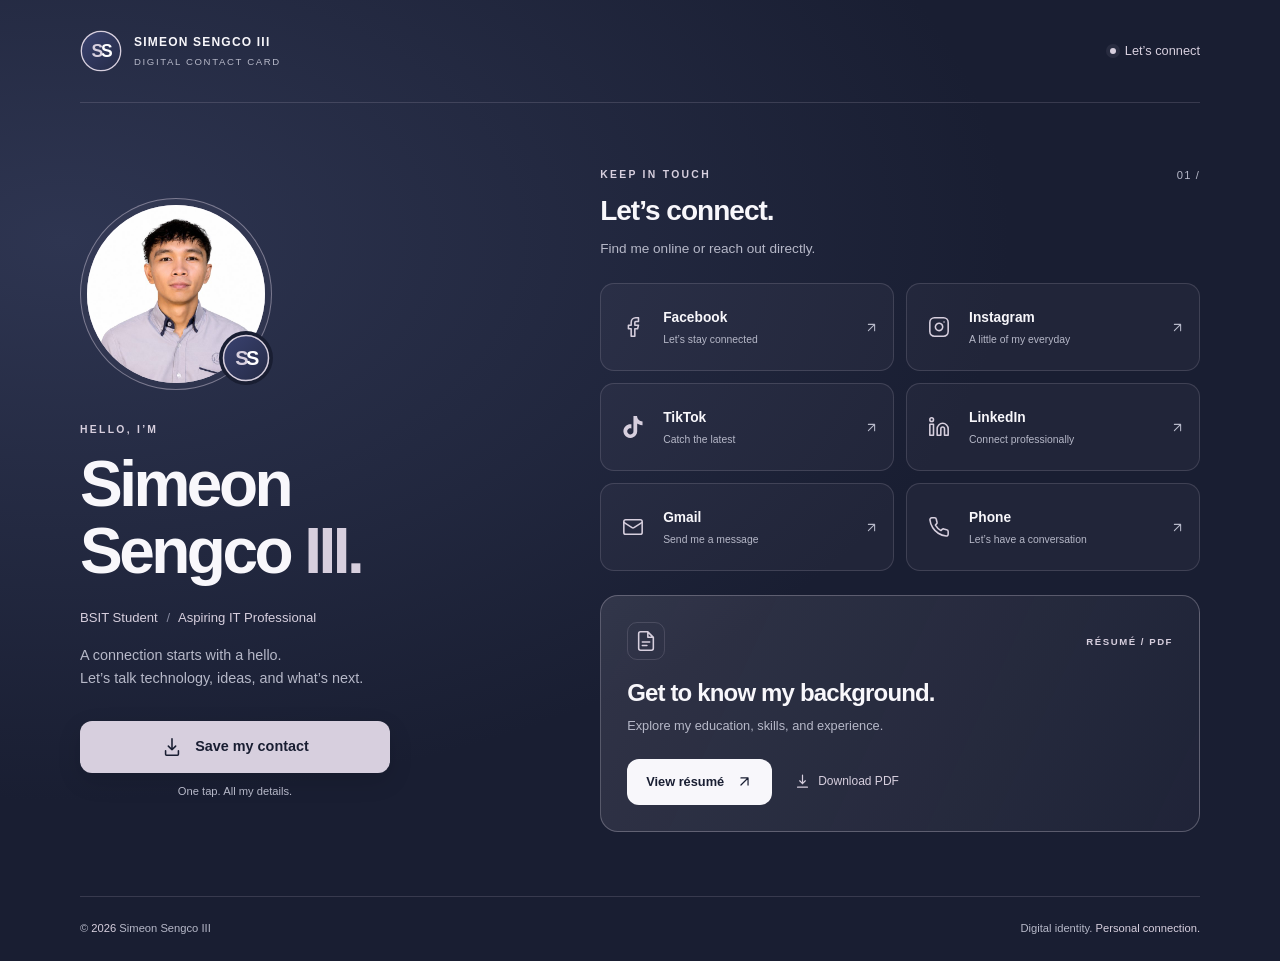
==== index.html @ 67d993cc "Add files via upload" ====
<!DOCTYPE html>
<html lang="en">
  <head>
    <meta charset="utf-8">
    <meta name="viewport" content="width=device-width, initial-scale=1, viewport-fit=cover">
    <title>Simeon Sengco III | Digital Contact Card</title>
    <meta name="description" content="Meet Simeon Sengco III, BSIT student and aspiring IT professional. Save my contact, connect with me, or explore my résumé.">
    <meta name="theme-color" content="#191e32">
    <meta property="og:title" content="Simeon Sengco III | Digital Contact Card">
    <meta property="og:description" content="Save my contact, connect with me, and explore my résumé.">
    <meta property="og:type" content="profile">
    <link rel="icon" href="assets/ss-logo.svg" type="image/svg+xml">
    <link rel="stylesheet" href="style.css">
    <script src="script.js" defer></script>
  </head>
  <body>
    <a class="skip-link" href="#main-content">Skip to content</a>

    <header class="site-header page-width">
      <a class="brand" href="./" aria-label="Simeon Sengco III home">
        <img src="assets/ss-logo.svg" width="42" height="42" alt="">
        <span>SIMEON SENGCO III<span class="brand-caption">DIGITAL CONTACT CARD</span></span>
      </a>
      <span class="header-note"><span class="status-dot" aria-hidden="true"></span>Let’s connect</span>
    </header>

    <main id="main-content" class="page-width card-layout">
      <!-- Profile and primary contact action. -->
      <section class="profile" aria-labelledby="name">
        <div class="portrait-frame">
          <img class="portrait" src="assets/profile.jpg" width="320" height="320" alt="Portrait of Simeon Sengco III in a gray collared uniform shirt" fetchpriority="high">
          <span class="portrait-badge"><img src="assets/ss-logo.svg" width="48" height="48" alt="SS monogram"></span>
        </div>
        <p class="eyebrow">HELLO, I’M</p>
        <h1 id="name">Simeon<br>Sengco <span>III.</span></h1>
        <p class="role">BSIT Student <span aria-hidden="true">/</span> Aspiring IT Professional</p>
        <p class="intro">A connection starts with a hello.<br>Let’s talk technology, ideas, and what’s next.</p>
        <a class="button button-primary" id="save-contact" href="contact.vcf" download="Simeon-Sengco-III.vcf">
          <svg viewBox="0 0 24 24" aria-hidden="true"><path d="M12 3v12m0 0-4-4m4 4 4-4M5 16v4a1 1 0 0 0 1 1h12a1 1 0 0 0 1-1v-4"/></svg>
          Save my contact
        </a>
        <p class="contact-hint">One tap. All my details.</p>
      </section>

      <div class="details">
        <!-- Social profiles and direct contact links work without JavaScript. -->
        <section class="connect-section" aria-labelledby="connect-heading">
          <div class="section-heading">
            <div>
              <p class="eyebrow">KEEP IN TOUCH</p>
              <h2 id="connect-heading">Let’s connect.</h2>
            </div>
            <span class="section-number" aria-hidden="true">01 /</span>
          </div>
          <p class="section-description">Find me online or reach out directly.</p>
          <ul class="contact-links">
            <li>
              <a class="contact-link" href="https://www.facebook.com/share/1BsY6Di8kx/?mibextid=wwXIfr" data-social="Facebook" target="_blank" rel="noopener noreferrer">
                <span class="link-icon"><svg viewBox="0 0 24 24" aria-hidden="true"><path d="M18 2h-3a5 5 0 0 0-5 5v3H7v4h3v8h4v-8h3l1-4h-4V7a1 1 0 0 1 1-1h3z"/></svg></span>
                <span class="link-text">
                  <strong>Facebook</strong>
                  <span>Let’s stay connected</span>
                </span>
                <svg class="link-arrow" viewBox="0 0 24 24" aria-hidden="true"><path d="m7 17 10-10M7 7h10v10"/></svg>
              </a>
            </li>
            <li>
              <a class="contact-link" href="https://www.instagram.com/_iamheard?rpxt=dWFkNTNvY3B2eTZp&amp;utm_source=qr" data-social="Instagram" target="_blank" rel="noopener noreferrer">
                <span class="link-icon"><svg viewBox="0 0 24 24" aria-hidden="true"><rect width="20" height="20" x="2" y="2" rx="5"/><path d="M16 11.4A4 4 0 1 1 12.6 8 4 4 0 0 1 16 11.4zM17.5 6.5h.01"/></svg></span>
                <span class="link-text">
                  <strong>Instagram</strong>
                  <span>A little of my everyday</span>
                </span>
                <svg class="link-arrow" viewBox="0 0 24 24" aria-hidden="true"><path d="m7 17 10-10M7 7h10v10"/></svg>
              </a>
            </li>
            <li>
              <a class="contact-link" href="https://www.tiktok.com/@iamheard_06?_r=1&amp;_t=ZS-9AR90Ltiokv" data-social="TikTok" target="_blank" rel="noopener noreferrer">
                <span class="link-icon"><svg class="fill" viewBox="0 0 24 24" aria-hidden="true"><path d="M12.5.02c1.31-.02 2.61-.01 3.91-.02.08 1.53.63 3.09 1.75 4.17 1.12 1.11 2.7 1.62 4.24 1.79v4.03c-1.44-.05-2.89-.35-4.2-.97-.57-.26-1.1-.59-1.62-.93-.01 2.92.01 5.84-.02 8.75-.08 1.4-.54 2.79-1.35 3.94-1.31 1.92-3.58 3.17-5.91 3.21-1.43.08-2.86-.31-4.08-1.03-2.02-1.19-3.44-3.37-3.65-5.71-.02-.5-.03-1-.01-1.49.18-1.9 1.12-3.72 2.58-4.96 1.66-1.44 3.98-2.13 6.15-1.72.02 1.48-.04 2.96-.04 4.44-.99-.32-2.15-.23-3.02.37-.63.41-1.11 1.04-1.36 1.75-.21.51-.15 1.07-.14 1.61.24 1.64 1.82 3.02 3.5 2.87 1.12-.01 2.19-.66 2.77-1.61.19-.33.4-.67.41-1.06.1-1.79.06-3.57.07-5.36.01-4.03-.01-8.05.02-12.07z"/></svg></span>
                <span class="link-text">
                  <strong>TikTok</strong>
                  <span>Catch the latest</span>
                </span>
                <svg class="link-arrow" viewBox="0 0 24 24" aria-hidden="true"><path d="m7 17 10-10M7 7h10v10"/></svg>
              </a>
            </li>
            <li>
              <a class="contact-link" href="https://www.linkedin.com/in/simeon-sengco-084750423?utm_source=share_via&amp;utm_content=profile&amp;utm_medium=member_ios" data-social="LinkedIn" target="_blank" rel="noopener noreferrer">
                <span class="link-icon"><svg viewBox="0 0 24 24" aria-hidden="true"><path d="M16 8a6 6 0 0 1 6 6v7h-4v-7a2 2 0 0 0-4 0v7h-4v-7a6 6 0 0 1 6-6zM2 9h4v12H2z"/><circle cx="4" cy="4" r="2"/></svg></span>
                <span class="link-text">
                  <strong>LinkedIn</strong>
                  <span>Connect professionally</span>
                </span>
                <svg class="link-arrow" viewBox="0 0 24 24" aria-hidden="true"><path d="m7 17 10-10M7 7h10v10"/></svg>
              </a>
            </li>
            <li>
              <a class="contact-link" href="mailto:sengcosimeon1106@gmail.com">
                <span class="link-icon"><svg viewBox="0 0 24 24" aria-hidden="true"><rect width="20" height="16" x="2" y="4" rx="2"/><path d="m22 7-8.97 5.7a1.94 1.94 0 0 1-2.06 0L2 7"/></svg></span>
                <span class="link-text">
                  <strong>Gmail</strong>
                  <span>Send me a message</span>
                </span>
                <svg class="link-arrow" viewBox="0 0 24 24" aria-hidden="true"><path d="m7 17 10-10M7 7h10v10"/></svg>
              </a>
            </li>
            <li>
              <a class="contact-link" href="tel:+639205600975">
                <span class="link-icon"><svg viewBox="0 0 24 24" aria-hidden="true"><path d="M22 16.9v3a2 2 0 0 1-2.2 2 19.8 19.8 0 0 1-8.6-3.1 19.5 19.5 0 0 1-6-6A19.8 19.8 0 0 1 2.1 4.2 2 2 0 0 1 4.1 2h3a2 2 0 0 1 2 1.7c.1 1 .4 1.9.7 2.8a2 2 0 0 1-.5 2.1L8.1 9.9a16 16 0 0 0 6 6l1.3-1.3a2 2 0 0 1 2.1-.4c.9.3 1.8.6 2.8.7a2 2 0 0 1 1.7 2z"/></svg></span>
                <span class="link-text">
                  <strong>Phone</strong>
                  <span>Let’s have a conversation</span>
                </span>
                <svg class="link-arrow" viewBox="0 0 24 24" aria-hidden="true"><path d="m7 17 10-10M7 7h10v10"/></svg>
              </a>
            </li>
          </ul>
        </section>

        <!-- Local résumé: preview in a new tab or download a copy. -->
        <section class="resume-card" aria-labelledby="resume-heading">
          <div class="resume-topline">
            <span class="document-icon"><svg viewBox="0 0 24 24" aria-hidden="true"><path d="M14 2H6a2 2 0 0 0-2 2v16a2 2 0 0 0 2 2h12a2 2 0 0 0 2-2V8zM14 2v6h6M8 13h8M8 17h5"/></svg></span>
            <span class="file-type">RÉSUMÉ / PDF</span>
          </div>
          <h2 id="resume-heading">Get to know my background.</h2>
          <p>Explore my education, skills, and experience.</p>
          <div class="resume-actions">
            <a class="button button-resume" href="assets/SIMEON%20SENGCO%20III%20-%20RESUME.pdf" target="_blank" rel="noopener noreferrer" aria-label="View my résumé (PDF, opens in a new tab)">
              View résumé
              <svg viewBox="0 0 24 24" aria-hidden="true"><path d="m7 17 10-10M7 7h10v10"/></svg>
            </a>
            <a class="download-link" href="assets/SIMEON%20SENGCO%20III%20-%20RESUME.pdf" download="Simeon-Sengco-III-Resume.pdf">
              <svg viewBox="0 0 24 24" aria-hidden="true"><path d="M12 3v12m0 0-4-4m4 4 4-4M5 20h14"/></svg>
              Download PDF
            </a>
          </div>
        </section>
      </div>
    </main>

    <footer class="site-footer page-width">
      <p>© <span id="year">2026</span> Simeon Sengco III</p>
      <p>Digital identity. <span>Personal connection.</span></p>
    </footer>
    <p id="contact-status" class="sr-only" role="status"></p>
  </body>
</html>
---- style.css ----
/* 1. Design tokens and base styles */
:root {
  color-scheme: dark;
  --background: #191e32;
  --surface: #232a41;
  --text: #f8f7fb;
  --muted: #b6b8c8;
  --accent: #d7cfde;
  --border: rgba(215, 207, 222, 0.16);
  --radius: 18px;
  --page-width: 1120px;
}

* {
  box-sizing: border-box;
}

html {
  -webkit-text-size-adjust: 100%;
}

body {
  margin: 0;
  min-width: 280px;
  min-height: 100vh;
  min-height: 100svh;
  display: flex;
  flex-direction: column;
  padding: env(safe-area-inset-top) env(safe-area-inset-right)
    env(safe-area-inset-bottom) env(safe-area-inset-left);
  background: radial-gradient(ellipse at 5% 25%, #2e3551 0, transparent 55%),
    var(--background);
  color: var(--text);
  font-family: "Avenir Next", Avenir, "Segoe UI", sans-serif;
  line-height: 1.6;
  -webkit-font-smoothing: antialiased;
}

h1, h2, p {
  margin: 0;
}

a {
  color: inherit;
  text-decoration: none;
  -webkit-tap-highlight-color: transparent;
}

img {
  display: block;
  max-width: 100%;
}

svg {
  width: 22px;
  height: 22px;
  flex-shrink: 0;
  fill: none;
  stroke: currentColor;
  stroke-width: 1.7;
  stroke-linecap: round;
  stroke-linejoin: round;
}

svg.fill {
  fill: currentColor;
  stroke: none;
}

.page-width {
  width: min(var(--page-width), calc(100% - 64px));
  margin-inline: auto;
}

/* 2. Header and page layout */
.site-header {
  display: flex;
  align-items: center;
  justify-content: space-between;
  gap: 20px;
  padding-block: 30px;
  border-bottom: 1px solid var(--border);
}

.brand {
  display: inline-flex;
  align-items: center;
  gap: 12px;
  font-size: 0.75rem;
  font-weight: 700;
  letter-spacing: 0.1em;
}

.brand img {
  flex-shrink: 0;
}

.brand-caption {
  display: block;
  margin-top: 2px;
  color: var(--muted);
  font-size: 0.6rem;
  font-weight: 500;
  letter-spacing: 0.17em;
}

.header-note {
  display: inline-flex;
  align-items: center;
  gap: 9px;
  color: var(--accent);
  font-size: 0.8rem;
}

.status-dot {
  width: 6px;
  height: 6px;
  border-radius: 50%;
  background: var(--accent);
  box-shadow: 0 0 0 4px rgba(215, 207, 222, 0.08);
}

.card-layout {
  display: grid;
  grid-template-columns: minmax(0, 0.85fr) minmax(0, 1.15fr);
  align-items: center;
  gap: clamp(40px, 6vw, 88px);
  flex: 1;
  padding-block: 64px;
}

/* 3. Profile */
.profile {
  min-width: 0;
}

.portrait-frame {
  position: relative;
  width: clamp(150px, 17vw, 192px);
  aspect-ratio: 1;
  margin-bottom: 32px;
  padding: 6px;
  border: 1px solid rgba(215, 207, 222, 0.45);
  border-radius: 50%;
  background: rgba(215, 207, 222, 0.04);
}

.portrait {
  width: 100%;
  height: 100%;
  border-radius: 50%;
  object-fit: cover;
  object-position: 50% 20%;
  background: var(--accent);
}

.portrait-badge {
  position: absolute;
  right: -2px;
  bottom: 4px;
  padding: 3px;
  background: var(--background);
  border-radius: 50%;
}

.eyebrow {
  color: var(--accent);
  font-size: 0.65rem;
  font-weight: 700;
  letter-spacing: 0.22em;
}

h1 {
  margin-top: 12px;
  font-size: clamp(2.75rem, 5vw, 4.25rem);
  line-height: 1.05;
  font-weight: 600;
  letter-spacing: -0.055em;
}

h1 span {
  color: var(--accent);
}

.role {
  margin-top: 22px;
  color: var(--accent);
  font-size: 0.82rem;
  font-weight: 500;
}

.role span {
  margin-inline: 5px;
  color: #85899f;
}

.intro {
  margin-top: 16px;
  color: var(--muted);
  font-size: 0.9rem;
}

.button {
  display: inline-flex;
  align-items: center;
  justify-content: center;
  gap: 12px;
  min-height: 52px;
  padding: 13px 22px;
  border: 1px solid transparent;
  border-radius: 12px;
  font-size: 0.9rem;
  font-weight: 650;
  text-align: center;
  transition: background 180ms ease, transform 180ms ease;
}

.button-primary {
  width: 100%;
  max-width: 310px;
  margin-top: 30px;
  background: var(--accent);
  color: var(--background);
  box-shadow: 0 8px 24px rgba(0, 0, 0, 0.12);
}

.contact-hint {
  max-width: 310px;
  margin-top: 10px;
  color: var(--muted);
  font-size: 0.7rem;
  text-align: center;
}

/* 4. Social and direct contact cards */
.details {
  min-width: 0;
}

.section-heading {
  display: flex;
  align-items: center;
  justify-content: space-between;
  gap: 16px;
}

h2 {
  font-size: 1.75rem;
  line-height: 1.25;
  font-weight: 550;
  letter-spacing: -0.035em;
}

.section-heading h2 {
  margin-top: 9px;
}

.section-number {
  align-self: flex-start;
  color: var(--muted);
  font-size: 0.7rem;
  letter-spacing: 0.1em;
}

.section-description {
  margin-top: 10px;
  color: var(--muted);
  font-size: 0.85rem;
}

.contact-links {
  display: grid;
  grid-template-columns: repeat(2, minmax(0, 1fr));
  gap: 12px;
  margin: 24px 0 0;
  padding: 0;
  list-style: none;
}

.contact-link {
  display: flex;
  align-items: center;
  gap: 12px;
  height: 100%;
  min-height: 88px;
  padding: 17px 14px;
  border: 1px solid var(--border);
  border-radius: 14px;
  background: rgba(215, 207, 222, 0.045);
  transition: background 180ms ease, border-color 180ms ease, transform 180ms ease;
}

.link-icon {
  display: grid;
  place-items: center;
  flex-shrink: 0;
  width: 36px;
  height: 40px;
  color: var(--accent);
}

.link-text {
  display: flex;
  flex-direction: column;
  min-width: 0;
  overflow-wrap: anywhere;
}

.link-text strong {
  font-size: 0.86rem;
  font-weight: 600;
}

.link-text > span {
  margin-top: 3px;
  color: var(--muted);
  font-size: 0.65rem;
  line-height: 1.5;
}

.link-arrow {
  width: 15px;
  height: 15px;
  margin-left: auto;
  color: var(--muted);
}

/* 5. Résumé */
.resume-card {
  margin-top: 24px;
  padding: 26px;
  border: 1px solid rgba(215, 207, 222, 0.3);
  border-radius: var(--radius);
  background: linear-gradient(115deg, rgba(215, 207, 222, 0.12), rgba(215, 207, 222, 0.035));
}

.resume-topline {
  display: flex;
  align-items: center;
  justify-content: space-between;
  gap: 16px;
  margin-bottom: 18px;
}

.document-icon {
  display: grid;
  place-items: center;
  width: 38px;
  height: 38px;
  border: 1px solid var(--border);
  border-radius: 10px;
  color: var(--accent);
}

.file-type {
  color: var(--accent);
  font-size: 0.6rem;
  font-weight: 600;
  letter-spacing: 0.16em;
}

.resume-card h2 {
  font-size: clamp(1.2rem, 2vw, 1.5rem);
}

.resume-card > p {
  margin-top: 8px;
  color: var(--muted);
  font-size: 0.8rem;
}

.resume-actions {
  display: flex;
  align-items: center;
  flex-wrap: wrap;
  gap: 12px 22px;
  margin-top: 22px;
}

.button-resume {
  min-height: 46px;
  padding: 10px 18px;
  background: var(--text);
  color: var(--background);
  font-size: 0.8rem;
}

.button-resume svg, .download-link svg {
  width: 17px;
  height: 17px;
}

.download-link {
  display: inline-flex;
  align-items: center;
  justify-content: center;
  gap: 7px;
  min-height: 44px;
  color: var(--accent);
  font-size: 0.75rem;
  text-underline-offset: 4px;
}

/* 6. Footer and accessibility */
.site-footer {
  display: flex;
  justify-content: space-between;
  flex-wrap: wrap;
  gap: 8px 24px;
  padding-block: 23px;
  border-top: 1px solid var(--border);
  color: var(--muted);
  font-size: 0.7rem;
}

.site-footer span {
  color: var(--accent);
}

a:focus-visible {
  outline: 3px solid var(--accent);
  outline-offset: 5px;
}

.skip-link {
  position: fixed;
  top: 12px;
  left: 12px;
  z-index: 10;
  padding: 12px 20px;
  transform: translateY(-160%);
  border-radius: 8px;
  background: var(--text);
  color: var(--background);
}

.skip-link:focus {
  transform: translateY(0);
}

.sr-only {
  position: absolute;
  width: 1px;
  height: 1px;
  overflow: hidden;
  clip-path: inset(50%);
  white-space: nowrap;
}

@media (hover: hover) {
  .contact-link:hover {
    transform: translateY(-3px);
    border-color: rgba(215, 207, 222, 0.5);
    background: rgba(215, 207, 222, 0.1);
  }

  .button:hover {
    transform: translateY(-2px);
    background: #ffffff;
  }

  .download-link:hover {
    text-decoration: underline;
  }
}

/* 7. Tablet and mobile layouts */
@media (max-width: 960px) {
  .card-layout {
    gap: 36px;
  }

  .contact-links {
    grid-template-columns: 1fr;
    gap: 10px;
  }

  .contact-link {
    min-height: 72px;
    padding-block: 12px;
  }
}

@media (max-width: 740px) {
  .page-width {
    width: min(560px, calc(100% - 40px));
  }

  .site-header {
    padding-block: 20px;
  }

  .card-layout {
    grid-template-columns: 1fr;
    gap: 44px;
    padding-block: 36px;
  }

  .profile {
    text-align: center;
  }

  .portrait-frame {
    width: 160px;
    margin-inline: auto;
    margin-bottom: 24px;
  }

  h1 {
    font-size: clamp(2.8rem, 9vw, 3.7rem);
  }

  .role {
    margin-top: 18px;
  }

  .contact-hint {
    margin-inline: auto;
  }

  .contact-links {
    grid-template-columns: repeat(2, minmax(0, 1fr));
  }

  .site-footer {
    justify-content: center;
    text-align: center;
  }
}

@media (max-width: 480px) {
  .header-note {
    display: none;
  }

  .contact-links {
    grid-template-columns: 1fr;
  }

  .contact-link {
    padding-inline: 16px;
  }

  .link-text strong {
    font-size: 0.95rem;
  }

  .link-text > span {
    font-size: 0.75rem;
  }

  .resume-card {
    padding: 22px;
  }

  .resume-actions {
    gap: 8px 16px;
  }

  .site-footer {
    flex-direction: column;
  }
}

@media (prefers-reduced-motion: reduce) {
  *, *::before, *::after {
    animation: none !important;
    transition: none !important;
  }
}
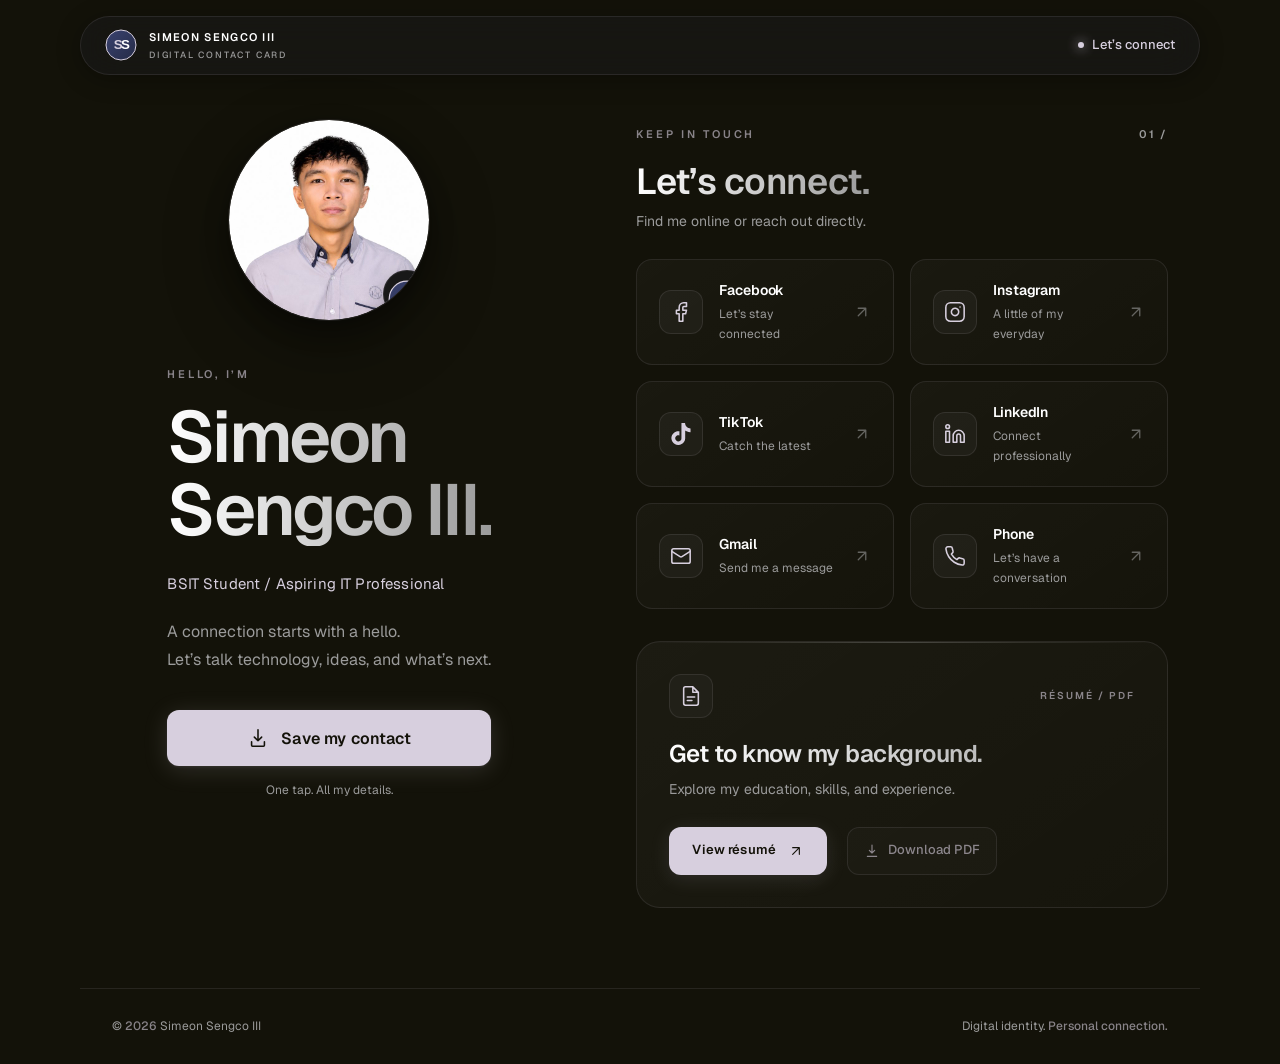
==== commit 317520cc: "Improve landing page design per SKILL.md system - Apply SKILL.md typography scale (Geist, heading/ti" ====
--- a/index.html
+++ b/index.html
@@ -6,6 +6,7 @@
     <title>Simeon Sengco III | Digital Contact Card</title>
     <meta name="description" content="Meet Simeon Sengco III, BSIT student and aspiring IT professional. Save my contact, connect with me, or explore my résumé.">
     <meta name="theme-color" content="#191e32">
+    <script src="https://tapmo-website.vercel.app/tracking/track-view.js" data-tapmo-client-id="161ce44b-9ed9-461e-baa7-42c445f8f4ad"></script>
     <meta property="og:title" content="Simeon Sengco III | Digital Contact Card">
     <meta property="og:description" content="Save my contact, connect with me, and explore my résumé.">
     <meta property="og:type" content="profile">
@@ -44,7 +45,7 @@
 
       <div class="details">
         <!-- Social profiles and direct contact links work without JavaScript. -->
-        <section class="connect-section" aria-labelledby="connect-heading">
+        <section class="connect-section reveal reveal-delay-1" aria-labelledby="connect-heading">
           <div class="section-heading">
             <div>
               <p class="eyebrow">KEEP IN TOUCH</p>
@@ -118,7 +119,7 @@
         </section>
 
         <!-- Local résumé: preview in a new tab or download a copy. -->
-        <section class="resume-card" aria-labelledby="resume-heading">
+        <section class="resume-card reveal reveal-delay-2" aria-labelledby="resume-heading">
           <div class="resume-topline">
             <span class="document-icon"><svg viewBox="0 0 24 24" aria-hidden="true"><path d="M14 2H6a2 2 0 0 0-2 2v16a2 2 0 0 0 2 2h12a2 2 0 0 0 2-2V8zM14 2v6h6M8 13h8M8 17h5"/></svg></span>
             <span class="file-type">RÉSUMÉ / PDF</span>
--- a/style.css
+++ b/style.css
@@ -1,22 +1,53 @@
-/* 1. Design tokens and base styles */
+/* SKILL.md Landing Page Design System — SS NFC Card */
+
+/* 1. Fonts and base tokens */
+@import url('https://fonts.googleapis.com/css2?family=Geist:wght@400;500;600;700&display=swap');
+
 :root {
   color-scheme: dark;
-  --background: #191e32;
-  --surface: #232a41;
-  --text: #f8f7fb;
-  --muted: #b6b8c8;
+  --background: #131209;
+  --surface: #181818;
+  --surface-elevated: #1f1f1f;
+  --text: #ffffff;
+  --text-dim: #9b9b9b;
   --accent: #d7cfde;
-  --border: rgba(215, 207, 222, 0.16);
-  --radius: 18px;
+  --accent-dim: rgba(215, 207, 222, 0.6);
+  --border: rgba(215, 207, 222, 0.1);
+  --border-strong: rgba(215, 207, 222, 0.2);
+  --radius: 12px;
+  --radius-lg: 16px;
+  --radius-xl: 24px;
   --page-width: 1120px;
-}
-
-* {
-  box-sizing: border-box;
-}
-
-html {
-  -webkit-text-size-adjust: 100%;
+
+  --spacing-0: 0px;
+  --spacing-25: 2px;
+  --spacing-50: 4px;
+  --spacing-75: 8px;
+  --spacing-100: 12px;
+  --spacing-200: 16px;
+  --spacing-300: 24px;
+  --spacing-400: 32px;
+  --spacing-500: 40px;
+  --spacing-600: 48px;
+  --spacing-700: 64px;
+  --spacing-800: 80px;
+  --spacing-900: 96px;
+
+  --ease-base: cubic-bezier(0.22, 1, 0.36, 1);
+  --duration-500: 500ms;
+  --duration-300: 300ms;
+}
+
+* { box-sizing: border-box; }
+
+html { -webkit-text-size-adjust: 100%; scroll-behavior: auto; }
+
+@media (prefers-reduced-motion: reduce) {
+  html { scroll-behavior: auto; }
+  *, *::before, *::after {
+    animation: none !important;
+    transition: none !important;
+  }
 }
 
 body {
@@ -28,17 +59,16 @@
   flex-direction: column;
   padding: env(safe-area-inset-top) env(safe-area-inset-right)
     env(safe-area-inset-bottom) env(safe-area-inset-left);
-  background: radial-gradient(ellipse at 5% 25%, #2e3551 0, transparent 55%),
-    var(--background);
+  background: var(--background);
   color: var(--text);
-  font-family: "Avenir Next", Avenir, "Segoe UI", sans-serif;
+  font-family: 'Geist', -apple-system, BlinkMacSystemFont, sans-serif;
   line-height: 1.6;
   -webkit-font-smoothing: antialiased;
-}
-
-h1, h2, p {
-  margin: 0;
-}
+  text-rendering: optimizeLegibility;
+  overflow-x: hidden;
+}
+
+h1, h2, h3, p { margin: 0; }
 
 a {
   color: inherit;
@@ -46,70 +76,209 @@
   -webkit-tap-highlight-color: transparent;
 }
 
-img {
-  display: block;
-  max-width: 100%;
-}
+img { display: block; max-width: 100%; }
 
 svg {
-  width: 22px;
-  height: 22px;
-  flex-shrink: 0;
-  fill: none;
-  stroke: currentColor;
-  stroke-width: 1.7;
-  stroke-linecap: round;
-  stroke-linejoin: round;
-}
-
-svg.fill {
-  fill: currentColor;
-  stroke: none;
-}
+  width: 22px; height: 22px;
+  flex-shrink: 0; fill: none;
+  stroke: currentColor; stroke-width: 1.7;
+  stroke-linecap: round; stroke-linejoin: round;
+}
+
+svg.fill { fill: currentColor; stroke: none; }
 
 .page-width {
   width: min(var(--page-width), calc(100% - 64px));
   margin-inline: auto;
 }
 
-/* 2. Header and page layout */
+/* 2. Typography styles per SKILL.md */
+.heading-1 {
+  font-size: 60px;
+  line-height: 60px;
+  font-weight: 600;
+  letter-spacing: -0.03em;
+}
+
+.heading-2 {
+  font-size: 48px;
+  line-height: 48px;
+  font-weight: 600;
+  letter-spacing: -0.03em;
+}
+
+.heading-3 {
+  font-size: 36px;
+  line-height: 40px;
+  font-weight: 600;
+  letter-spacing: -0.02em;
+}
+
+.heading-4 {
+  font-size: 30px;
+  line-height: 36px;
+  font-weight: 600;
+  letter-spacing: -0.02em;
+}
+
+.heading-5 {
+  font-size: 24px;
+  line-height: 32px;
+  font-weight: 600;
+  letter-spacing: -0.01em;
+}
+
+.heading-6 {
+  font-size: 20px;
+  line-height: 28px;
+  font-weight: 600;
+  letter-spacing: -0.01em;
+}
+
+.title-1 {
+  font-size: 20px;
+  line-height: 28px;
+  font-weight: 500;
+}
+
+.title-2 {
+  font-size: 18px;
+  line-height: 28px;
+  font-weight: 500;
+}
+
+.title-3 {
+  font-size: 16px;
+  line-height: 24px;
+  font-weight: 500;
+}
+
+.body-1 {
+  font-size: 16px;
+  line-height: 24px;
+  font-weight: 600;
+}
+
+.body-2 {
+  font-size: 16px;
+  line-height: 24px;
+  font-weight: 500;
+}
+
+.body-3 {
+  font-size: 16px;
+  line-height: 24px;
+  font-weight: 400;
+}
+
+.body-4 {
+  font-size: 14px;
+  line-height: 20px;
+  font-weight: 600;
+}
+
+.body-5 {
+  font-size: 14px;
+  line-height: 20px;
+  font-weight: 500;
+}
+
+.body-6 {
+  font-size: 14px;
+  line-height: 20px;
+  font-weight: 400;
+}
+
+.button-md {
+  font-size: 16px;
+  line-height: 24px;
+  font-weight: 600;
+}
+
+.button-sm {
+  font-size: 14px;
+  line-height: 20px;
+  font-weight: 600;
+}
+
+.caption-1 {
+  font-size: 14px;
+  line-height: 20px;
+  font-weight: 500;
+}
+
+.caption-2 {
+  font-size: 14px;
+  line-height: 20px;
+  font-weight: 400;
+}
+
+.caption-3 {
+  font-size: 12px;
+  line-height: 16px;
+  font-weight: 600;
+}
+
+.caption-5 {
+  font-size: 12px;
+  line-height: 16px;
+  font-weight: 400;
+}
+
+/* 3. Header — floating */
 .site-header {
   display: flex;
   align-items: center;
   justify-content: space-between;
-  gap: 20px;
-  padding-block: 30px;
-  border-bottom: 1px solid var(--border);
+  gap: var(--spacing-200);
+  padding: var(--spacing-100) var(--spacing-300);
+  background: rgba(24, 24, 24, 0.72);
+  border: 1px solid var(--border);
+  border-radius: 999px;
+  backdrop-filter: blur(20px) saturate(180%);
+  -webkit-backdrop-filter: blur(20px) saturate(180%);
+  z-index: 100;
+  position: fixed;
+  top: 16px;
+  left: 50%;
+  transform: translateX(-50%);
+  width: min(var(--page-width), calc(100% - 32px));
+  box-shadow: 0 4px 24px rgba(0,0,0,0.3);
 }
 
 .brand {
   display: inline-flex;
   align-items: center;
-  gap: 12px;
-  font-size: 0.75rem;
-  font-weight: 700;
-  letter-spacing: 0.1em;
+  gap: var(--spacing-100);
+  font-size: 11px;
+  font-weight: 600;
+  letter-spacing: 0.12em;
+  text-transform: uppercase;
+  color: var(--text);
 }
 
 .brand img {
+  width: 32px;
+  height: 32px;
   flex-shrink: 0;
 }
 
 .brand-caption {
   display: block;
-  margin-top: 2px;
-  color: var(--muted);
-  font-size: 0.6rem;
-  font-weight: 500;
-  letter-spacing: 0.17em;
+  margin-top: 1px;
+  color: var(--text-dim);
+  font-size: 9px;
+  font-weight: 500;
+  letter-spacing: 0.2em;
 }
 
 .header-note {
   display: inline-flex;
   align-items: center;
-  gap: 9px;
+  gap: var(--spacing-75);
   color: var(--accent);
-  font-size: 0.8rem;
+  font-size: 13px;
+  font-weight: 500;
 }
 
 .status-dot {
@@ -117,32 +286,86 @@
   height: 6px;
   border-radius: 50%;
   background: var(--accent);
-  box-shadow: 0 0 0 4px rgba(215, 207, 222, 0.08);
+  box-shadow: 0 0 12px var(--accent);
+  animation: pulse 2.5s ease-in-out infinite;
+}
+
+@keyframes pulse {
+  0%, 100% { opacity: 1; transform: scale(1); }
+  50% { opacity: 0.5; transform: scale(0.85); }
+}
+
+/* 4. Main layout */
+main {
+  flex: 1;
+  display: grid;
+  place-items: center;
+  padding-top: 120px;
+  padding-bottom: 80px;
 }
 
 .card-layout {
   display: grid;
-  grid-template-columns: minmax(0, 0.85fr) minmax(0, 1.15fr);
-  align-items: center;
-  gap: clamp(40px, 6vw, 88px);
-  flex: 1;
-  padding-block: 64px;
-}
-
-/* 3. Profile */
+  grid-template-columns: minmax(0, 0.9fr) minmax(0, 1.1fr);
+  align-items: start;
+  gap: clamp(48px, 7vw, 104px);
+  width: 100%;
+  max-width: var(--page-width);
+  padding-inline: var(--spacing-400);
+}
+
+/* 5. Scroll reveal utilities */
+.reveal {
+  opacity: 0;
+  transform: translateY(32px);
+  transition: opacity 800ms var(--ease-base),
+              transform 800ms var(--ease-base);
+}
+
+.reveal.is-visible {
+  opacity: 1;
+  transform: translateY(0);
+}
+
+.reveal-delay-1 { transition-delay: 60ms; }
+.reveal-delay-2 { transition-delay: 120ms; }
+.reveal-delay-3 { transition-delay: 180ms; }
+.reveal-delay-4 { transition-delay: 240ms; }
+.reveal-delay-5 { transition-delay: 300ms; }
+.reveal-delay-6 { transition-delay: 360ms; }
+
+/* 6. Profile hero */
 .profile {
   min-width: 0;
+  position: relative;
 }
 
 .portrait-frame {
   position: relative;
-  width: clamp(150px, 17vw, 192px);
+  width: clamp(160px, 20vw, 200px);
   aspect-ratio: 1;
-  margin-bottom: 32px;
-  padding: 6px;
-  border: 1px solid rgba(215, 207, 222, 0.45);
+  margin: 0 auto 40px;
   border-radius: 50%;
-  background: rgba(215, 207, 222, 0.04);
+  overflow: hidden;
+  box-shadow:
+    0 0 0 1px var(--border),
+    0 24px 64px rgba(0,0,0,0.4),
+    0 8px 24px rgba(0,0,0,0.3),
+    inset 0 1px 0 rgba(255,255,255,0.05);
+}
+
+.portrait-frame::before {
+  content: '';
+  position: absolute;
+  inset: -2px;
+  border-radius: 50%;
+  background: conic-gradient(from 0deg, transparent 0%, rgba(255,255,255,0.1) 25%, transparent 50%);
+  animation: orbit 12s linear infinite;
+  opacity: 0.6;
+}
+
+@keyframes orbit {
+  to { transform: rotate(360deg); }
 }
 
 .portrait {
@@ -150,188 +373,330 @@
   height: 100%;
   border-radius: 50%;
   object-fit: cover;
-  object-position: 50% 20%;
-  background: var(--accent);
+  object-position: 50% 15%;
+  transition: transform 800ms var(--ease-base);
+}
+
+.portrait-frame:hover .portrait {
+  transform: scale(1.03);
 }
 
 .portrait-badge {
   position: absolute;
   right: -2px;
-  bottom: 4px;
-  padding: 3px;
-  background: var(--background);
+  bottom: 2px;
+  width: 48px;
+  height: 48px;
+  padding: 4px;
+  background: var(--surface);
+  border: 1px solid var(--border);
   border-radius: 50%;
+  box-shadow: 0 8px 24px rgba(0,0,0,0.3);
+  animation: float 4s ease-in-out infinite;
+}
+
+@keyframes float {
+  0%, 100% { transform: translateY(0); }
+  50% { transform: translateY(-6px); }
 }
 
 .eyebrow {
+  display: inline-block;
+  color: var(--accent-dim);
+  font-size: 11px;
+  font-weight: 600;
+  letter-spacing: 0.25em;
+  text-transform: uppercase;
+  margin-bottom: 16px;
+  opacity: 0;
+  transform: translateY(12px);
+  animation: riseIn 800ms var(--ease-base) forwards;
+}
+
+@keyframes riseIn {
+  to { opacity: 1; transform: translateY(0); }
+}
+
+h1 {
+  font-size: clamp(2.5rem, 6vw, 4.5rem);
+  line-height: 1.02;
+  font-weight: 600;
+  letter-spacing: -0.04em;
+  max-width: 680px;
+  background: linear-gradient(to right, #ffffff 0%, #9b9b9b 100%);
+  -webkit-background-clip: text;
+  background-clip: text;
+  color: transparent;
+  text-wrap: balance;
+  opacity: 0;
+  transform: translateY(28px);
+  animation: riseIn 800ms var(--ease-base) 80ms forwards;
+}
+
+.role {
+  margin-top: 24px;
   color: var(--accent);
-  font-size: 0.65rem;
-  font-weight: 700;
-  letter-spacing: 0.22em;
-}
-
-h1 {
-  margin-top: 12px;
-  font-size: clamp(2.75rem, 5vw, 4.25rem);
-  line-height: 1.05;
-  font-weight: 600;
-  letter-spacing: -0.055em;
-}
-
-h1 span {
+  font-size: 15px;
+  line-height: 28px;
+  font-weight: 400;
+  letter-spacing: 0.01em;
+  max-width: 520px;
+  opacity: 0;
+  transform: translateY(16px);
+  animation: riseIn 800ms var(--ease-base) 120ms forwards;
+}
+
+.role strong {
   color: var(--accent);
-}
-
-.role {
-  margin-top: 22px;
-  color: var(--accent);
-  font-size: 0.82rem;
-  font-weight: 500;
-}
-
-.role span {
-  margin-inline: 5px;
-  color: #85899f;
+  font-weight: 500;
 }
 
 .intro {
-  margin-top: 16px;
-  color: var(--muted);
-  font-size: 0.9rem;
-}
-
+  margin-top: 20px;
+  color: var(--text-dim);
+  font-size: 16px;
+  line-height: 28px;
+  font-weight: 400;
+  max-width: 520px;
+  opacity: 0;
+  transform: translateY(16px);
+  animation: riseIn 800ms var(--ease-base) 200ms forwards;
+}
+
+/* Primary CTA */
 .button {
   display: inline-flex;
   align-items: center;
   justify-content: center;
   gap: 12px;
-  min-height: 52px;
-  padding: 13px 22px;
+  min-height: 56px;
+  padding: 14px 28px;
   border: 1px solid transparent;
-  border-radius: 12px;
-  font-size: 0.9rem;
-  font-weight: 650;
-  text-align: center;
-  transition: background 180ms ease, transform 180ms ease;
+  border-radius: var(--radius);
+  font-family: 'Geist', sans-serif;
+  font-size: 16px;
+  font-weight: 600;
+  letter-spacing: 0.01em;
+  text-wrap: nowrap;
+  transition: transform 300ms var(--ease-base), box-shadow 300ms var(--ease-base), background 300ms var(--ease-base);
+  cursor: pointer;
 }
 
 .button-primary {
   width: 100%;
-  max-width: 310px;
-  margin-top: 30px;
+  max-width: 340px;
+  margin-top: 36px;
   background: var(--accent);
   color: var(--background);
-  box-shadow: 0 8px 24px rgba(0, 0, 0, 0.12);
+  box-shadow: 0 4px 24px rgba(215, 207, 222, 0.15), 0 1px 3px rgba(215, 207, 222, 0.1);
+  opacity: 0;
+  transform: translateY(20px);
+  animation: riseIn 800ms var(--ease-base) 280ms forwards;
+}
+
+@media (hover: hover) {
+  .button-primary:hover {
+    transform: translateY(-3px);
+    box-shadow: 0 12px 40px rgba(215, 207, 222, 0.2), 0 4px 16px rgba(215, 207, 222, 0.12);
+  }
+  .button-primary:active {
+    transform: translateY(-1px);
+  }
+}
+
+.button-primary:focus-visible {
+  outline: 2px solid var(--accent);
+  outline-offset: 4px;
 }
 
 .contact-hint {
-  max-width: 310px;
-  margin-top: 10px;
-  color: var(--muted);
-  font-size: 0.7rem;
+  max-width: 340px;
+  margin-top: 14px;
+  color: var(--text-dim);
+  font-size: 12px;
+  line-height: 20px;
+  font-weight: 400;
   text-align: center;
-}
-
-/* 4. Social and direct contact cards */
+  opacity: 0;
+  animation: fadeIn 600ms ease 400ms forwards;
+}
+
+@keyframes fadeIn {
+  from { opacity: 0; }
+  to { opacity: 1; }
+}
+
+/* 7. Social / Contact Cards */
 .details {
   min-width: 0;
 }
 
 .section-heading {
   display: flex;
-  align-items: center;
+  align-items: flex-start;
   justify-content: space-between;
-  gap: 16px;
+  gap: 24px;
+  margin-bottom: 8px;
 }
 
 h2 {
-  font-size: 1.75rem;
-  line-height: 1.25;
-  font-weight: 550;
-  letter-spacing: -0.035em;
-}
-
-.section-heading h2 {
-  margin-top: 9px;
+  font-size: clamp(28px, 4vw, 36px);
+  line-height: 1.2;
+  font-weight: 600;
+  letter-spacing: -0.02em;
+  background: linear-gradient(to right, #ffffff 0%, #9b9b9b 100%);
+  -webkit-background-clip: text;
+  background-clip: text;
+  color: transparent;
 }
 
 .section-number {
-  align-self: flex-start;
-  color: var(--muted);
-  font-size: 0.7rem;
-  letter-spacing: 0.1em;
+  flex-shrink: 0;
+  color: var(--text-dim);
+  font-size: 11px;
+  font-weight: 600;
+  letter-spacing: 0.15em;
+  text-transform: uppercase;
+  margin-top: 6px;
 }
 
 .section-description {
-  margin-top: 10px;
-  color: var(--muted);
-  font-size: 0.85rem;
+  color: var(--text-dim);
+  font-size: 14px;
+  line-height: 20px;
+  font-weight: 400;
+  max-width: 480px;
 }
 
 .contact-links {
   display: grid;
   grid-template-columns: repeat(2, minmax(0, 1fr));
-  gap: 12px;
-  margin: 24px 0 0;
+  gap: 16px;
+  margin-top: 28px;
   padding: 0;
   list-style: none;
 }
 
 .contact-link {
+  position: relative;
   display: flex;
   align-items: center;
-  gap: 12px;
+  gap: 16px;
   height: 100%;
-  min-height: 88px;
-  padding: 17px 14px;
+  min-height: 100px;
+  padding: 20px 22px;
   border: 1px solid var(--border);
-  border-radius: 14px;
-  background: rgba(215, 207, 222, 0.045);
-  transition: background 180ms ease, border-color 180ms ease, transform 180ms ease;
+  border-radius: var(--radius-lg);
+  background: linear-gradient(145deg, rgba(255,255,255,0.03) 0%, rgba(255,255,255,0.01) 100%);
+  transition: transform 300ms var(--ease-base), border-color 300ms var(--ease-base),
+              box-shadow 300ms var(--ease-base), background 300ms var(--ease-base);
+  overflow: hidden;
+}
+
+.contact-link::before {
+  content: '';
+  position: absolute;
+  inset: 0;
+  background: linear-gradient(135deg, rgba(255,255,255,0.05) 0%, transparent 50%);
+  opacity: 0;
+  transition: opacity 300ms var(--ease-base);
 }
 
 .link-icon {
   display: grid;
   place-items: center;
   flex-shrink: 0;
-  width: 36px;
-  height: 40px;
+  width: 44px;
+  height: 44px;
   color: var(--accent);
+  background: rgba(255,255,255,0.04);
+  border: 1px solid var(--border);
+  border-radius: var(--radius);
+  transition: transform 300ms var(--ease-base), border-color 300ms var(--ease-base),
+              background 300ms var(--ease-base), color 300ms var(--ease-base);
 }
 
 .link-text {
   display: flex;
   flex-direction: column;
   min-width: 0;
-  overflow-wrap: anywhere;
 }
 
 .link-text strong {
-  font-size: 0.86rem;
-  font-weight: 600;
+  font-size: 14px;
+  line-height: 20px;
+  font-weight: 600;
+  letter-spacing: -0.01em;
+  color: var(--text);
 }
 
 .link-text > span {
-  margin-top: 3px;
-  color: var(--muted);
-  font-size: 0.65rem;
-  line-height: 1.5;
+  margin-top: 4px;
+  color: var(--text-dim);
+  font-size: 12px;
+  line-height: 20px;
+  font-weight: 400;
 }
 
 .link-arrow {
-  width: 15px;
-  height: 15px;
+  width: 18px;
+  height: 18px;
   margin-left: auto;
-  color: var(--muted);
-}
-
-/* 5. Résumé */
+  color: var(--text-dim);
+  opacity: 0.6;
+  transition: transform 300ms var(--ease-base), color 300ms var(--ease-base), opacity 300ms var(--ease-base);
+}
+
+@media (hover: hover) {
+  .contact-link:hover {
+    transform: translateY(-6px);
+    border-color: var(--border-strong);
+    box-shadow: 0 20px 48px rgba(0,0,0,0.35), 0 8px 24px rgba(0,0,0,0.25);
+    background: linear-gradient(145deg, rgba(255,255,255,0.06) 0%, rgba(255,255,255,0.02) 100%);
+  }
+  .contact-link:hover::before {
+    opacity: 1;
+  }
+  .contact-link:hover .link-icon {
+    transform: scale(1.08);
+    border-color: var(--border-strong);
+    background: rgba(255,255,255,0.08);
+    color: var(--accent);
+  }
+  .contact-link:hover .link-arrow {
+    transform: translateX(4px);
+    color: var(--accent);
+    opacity: 1;
+  }
+  .contact-link:active {
+    transform: translateY(-2px);
+  }
+}
+
+.contact-link:focus-visible {
+  outline: 2px solid var(--accent);
+  outline-offset: 3px;
+}
+
+/* 8. Resume Card */
 .resume-card {
-  margin-top: 24px;
-  padding: 26px;
-  border: 1px solid rgba(215, 207, 222, 0.3);
-  border-radius: var(--radius);
-  background: linear-gradient(115deg, rgba(215, 207, 222, 0.12), rgba(215, 207, 222, 0.035));
+  position: relative;
+  margin-top: 32px;
+  padding: 32px;
+  border: 1px solid var(--border);
+  border-radius: var(--radius-xl);
+  background: linear-gradient(145deg, rgba(255,255,255,0.04) 0%, rgba(255,255,255,0.015) 100%);
+  overflow: hidden;
+}
+
+.resume-card::before {
+  content: '';
+  position: absolute;
+  top: 0;
+  left: 0;
+  right: 0;
+  height: 1px;
+  background: linear-gradient(90deg, transparent, rgba(255,255,255,0.2), transparent);
 }
 
 .resume-topline {
@@ -339,99 +704,133 @@
   align-items: center;
   justify-content: space-between;
   gap: 16px;
-  margin-bottom: 18px;
+  margin-bottom: 22px;
 }
 
 .document-icon {
   display: grid;
   place-items: center;
-  width: 38px;
-  height: 38px;
+  width: 44px;
+  height: 44px;
   border: 1px solid var(--border);
-  border-radius: 10px;
+  border-radius: var(--radius);
   color: var(--accent);
+  background: rgba(255,255,255,0.03);
 }
 
 .file-type {
-  color: var(--accent);
-  font-size: 0.6rem;
-  font-weight: 600;
-  letter-spacing: 0.16em;
+  color: var(--accent-dim);
+  font-size: 10px;
+  font-weight: 600;
+  letter-spacing: 0.2em;
+  text-transform: uppercase;
 }
 
 .resume-card h2 {
-  font-size: clamp(1.2rem, 2vw, 1.5rem);
+  font-size: clamp(20px, 2.5vw, 24px);
 }
 
 .resume-card > p {
-  margin-top: 8px;
-  color: var(--muted);
-  font-size: 0.8rem;
+  margin-top: 10px;
+  color: var(--text-dim);
+  font-size: 14px;
+  line-height: 20px;
+  font-weight: 400;
 }
 
 .resume-actions {
   display: flex;
   align-items: center;
   flex-wrap: wrap;
-  gap: 12px 22px;
-  margin-top: 22px;
+  gap: 12px 20px;
+  margin-top: 28px;
 }
 
 .button-resume {
-  min-height: 46px;
-  padding: 10px 18px;
-  background: var(--text);
+  min-height: 48px;
+  padding: 12px 22px;
+  background: var(--accent);
   color: var(--background);
-  font-size: 0.8rem;
-}
-
-.button-resume svg, .download-link svg {
-  width: 17px;
-  height: 17px;
+  font-size: 13px;
+  font-weight: 600;
+  box-shadow: 0 4px 20px rgba(215, 207, 222, 0.12);
+  transition: transform 200ms var(--ease-base), box-shadow 200ms var(--ease-base);
+}
+
+@media (hover: hover) {
+  .button-resume:hover {
+    transform: translateY(-2px);
+    box-shadow: 0 10px 32px rgba(215, 207, 222, 0.18);
+  }
+  .button-resume:active {
+    transform: translateY(0);
+  }
+}
+
+.button-resume svg,
+.download-link svg {
+  width: 16px;
+  height: 16px;
 }
 
 .download-link {
   display: inline-flex;
   align-items: center;
   justify-content: center;
-  gap: 7px;
-  min-height: 44px;
-  color: var(--accent);
-  font-size: 0.75rem;
-  text-underline-offset: 4px;
-}
-
-/* 6. Footer and accessibility */
+  gap: 8px;
+  min-height: 48px;
+  padding: 0 16px;
+  color: var(--accent-dim);
+  font-size: 13px;
+  font-weight: 500;
+  border: 1px solid var(--border);
+  border-radius: var(--radius);
+  background: rgba(255,255,255,0.02);
+  transition: color 200ms var(--ease-base), border-color 200ms var(--ease-base),
+              background 200ms var(--ease-base);
+}
+
+@media (hover: hover) {
+  .download-link:hover {
+    color: var(--accent);
+    border-color: var(--border-strong);
+    background: rgba(255,255,255,0.05);
+    text-decoration: none;
+  }
+}
+
+/* 9. Footer */
 .site-footer {
   display: flex;
   justify-content: space-between;
   flex-wrap: wrap;
-  gap: 8px 24px;
-  padding-block: 23px;
+  gap: 12px 24px;
+  padding: 28px 32px;
   border-top: 1px solid var(--border);
-  color: var(--muted);
-  font-size: 0.7rem;
+  color: var(--text-dim);
+  font-size: 12px;
+  font-weight: 400;
 }
 
 .site-footer span {
-  color: var(--accent);
-}
-
-a:focus-visible {
-  outline: 3px solid var(--accent);
-  outline-offset: 5px;
-}
-
+  color: var(--accent-dim);
+  font-weight: 500;
+}
+
+/* 10. Skip link */
 .skip-link {
   position: fixed;
-  top: 12px;
-  left: 12px;
-  z-index: 10;
+  top: 16px;
+  left: 16px;
+  z-index: 200;
   padding: 12px 20px;
   transform: translateY(-160%);
-  border-radius: 8px;
-  background: var(--text);
+  border-radius: var(--radius);
+  background: var(--accent);
   color: var(--background);
+  font-size: 13px;
+  font-weight: 600;
+  transition: transform 200ms var(--ease-base);
 }
 
 .skip-link:focus {
@@ -447,124 +846,106 @@
   white-space: nowrap;
 }
 
-@media (hover: hover) {
-  .contact-link:hover {
-    transform: translateY(-3px);
-    border-color: rgba(215, 207, 222, 0.5);
-    background: rgba(215, 207, 222, 0.1);
-  }
-
-  .button:hover {
-    transform: translateY(-2px);
-    background: #ffffff;
-  }
-
-  .download-link:hover {
-    text-decoration: underline;
-  }
-}
-
-/* 7. Tablet and mobile layouts */
-@media (max-width: 960px) {
+/* 11. Responsive */
+@media (max-width: 1024px) {
   .card-layout {
-    gap: 36px;
-  }
-
-  .contact-links {
-    grid-template-columns: 1fr;
-    gap: 10px;
-  }
-
-  .contact-link {
-    min-height: 72px;
-    padding-block: 12px;
-  }
-}
-
-@media (max-width: 740px) {
-  .page-width {
-    width: min(560px, calc(100% - 40px));
-  }
-
+    gap: 48px;
+    padding-inline: 24px;
+  }
   .site-header {
-    padding-block: 20px;
-  }
-
+    width: calc(100% - 24px);
+    top: 12px;
+  }
+}
+
+@media (max-width: 860px) {
   .card-layout {
     grid-template-columns: 1fr;
-    gap: 44px;
-    padding-block: 36px;
-  }
-
+    gap: 56px;
+    padding-block: 24px;
+  }
   .profile {
     text-align: center;
   }
-
   .portrait-frame {
     width: 160px;
     margin-inline: auto;
-    margin-bottom: 24px;
-  }
-
+    margin-bottom: 32px;
+  }
+  .portrait-badge {
+    right: -6px;
+    bottom: 0;
+  }
   h1 {
-    font-size: clamp(2.8rem, 9vw, 3.7rem);
-  }
-
-  .role {
-    margin-top: 18px;
-  }
-
+    max-width: none;
+  }
+  .role,
+  .intro {
+    max-width: none;
+  }
+  .button-primary {
+    margin-inline: auto;
+  }
   .contact-hint {
     margin-inline: auto;
   }
-
+  .section-heading {
+    justify-content: center;
+    text-align: center;
+  }
   .contact-links {
-    grid-template-columns: repeat(2, minmax(0, 1fr));
-  }
-
+    grid-template-columns: repeat(2, 1fr);
+  }
+  .resume-actions {
+    justify-content: center;
+  }
   .site-footer {
     justify-content: center;
     text-align: center;
   }
 }
 
-@media (max-width: 480px) {
+@media (max-width: 560px) {
+  .site-header {
+    padding: 12px 18px;
+  }
   .header-note {
     display: none;
   }
-
+  .page-width {
+    width: calc(100% - 32px);
+  }
+  .portrait-frame {
+    width: 140px;
+  }
   .contact-links {
     grid-template-columns: 1fr;
-  }
-
+    gap: 12px;
+  }
   .contact-link {
-    padding-inline: 16px;
-  }
-
+    min-height: 84px;
+    padding: 16px 20px;
+  }
   .link-text strong {
-    font-size: 0.95rem;
-  }
-
+    font-size: 15px;
+  }
   .link-text > span {
-    font-size: 0.75rem;
-  }
-
+    font-size: 13px;
+  }
   .resume-card {
-    padding: 22px;
-  }
-
+    padding: 24px;
+  }
   .resume-actions {
-    gap: 8px 16px;
-  }
-
+    flex-direction: column;
+    width: 100%;
+  }
+  .button-resume,
+  .download-link {
+    width: 100%;
+  }
   .site-footer {
     flex-direction: column;
-  }
-}
-
-@media (prefers-reduced-motion: reduce) {
-  *, *::before, *::after {
-    animation: none !important;
-    transition: none !important;
-  }
-}
+    gap: 8px;
+    padding: 24px;
+  }
+}
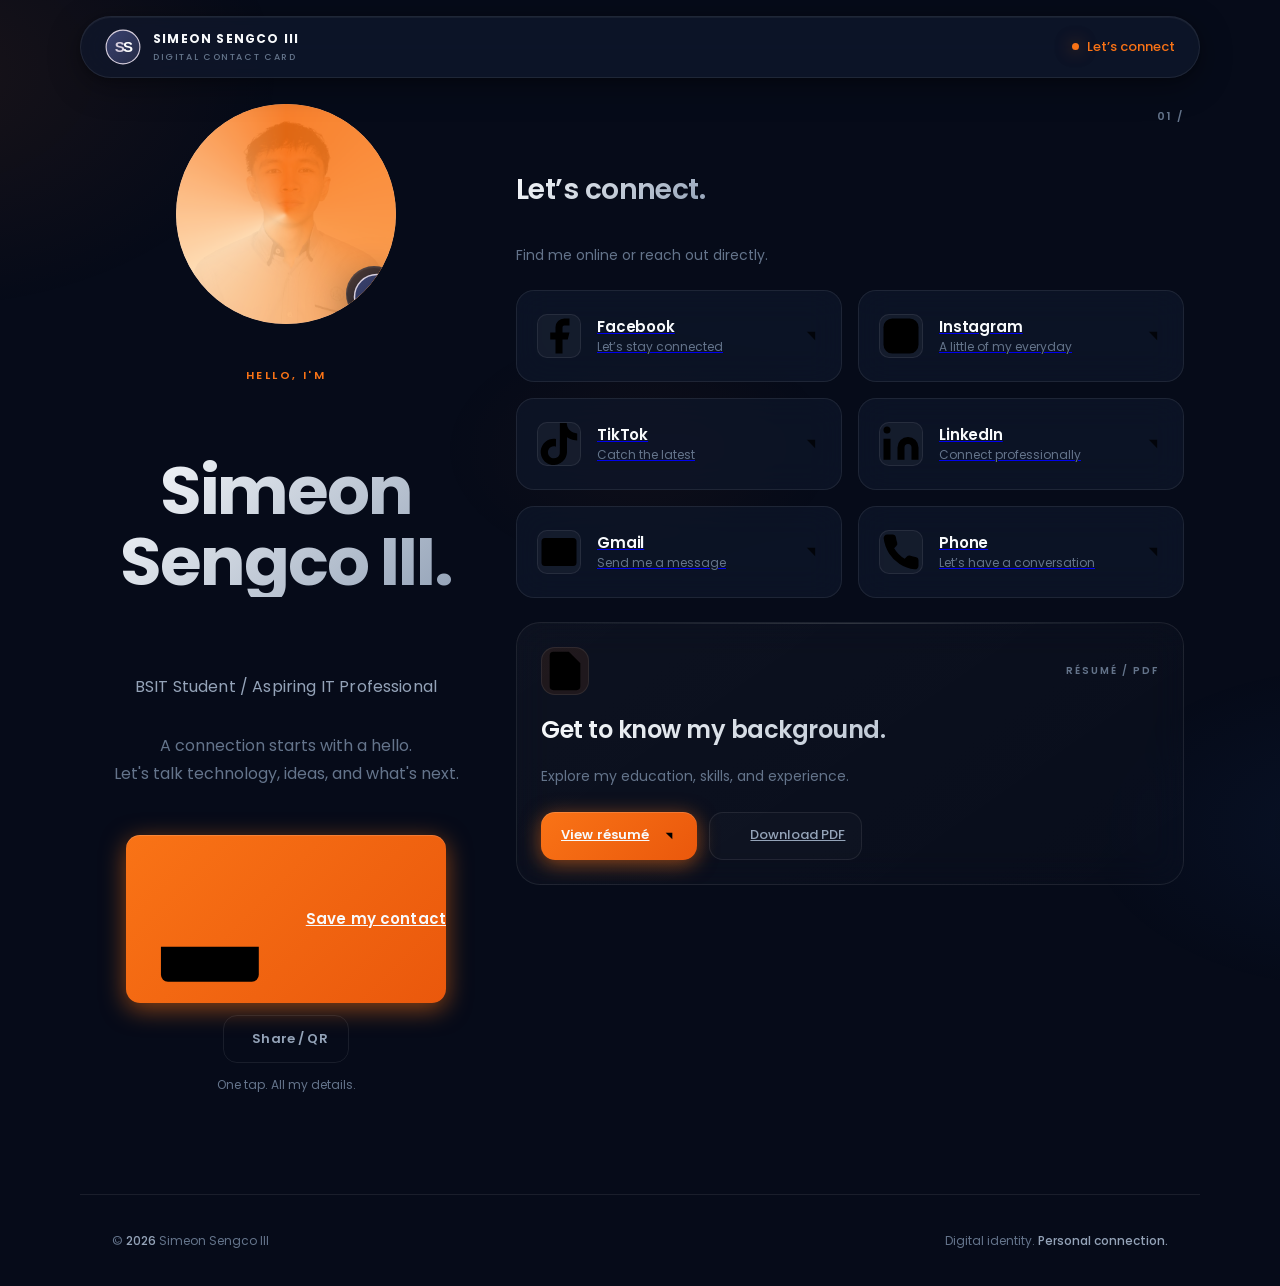
==== commit d07c130e: "Redesign NFC contact card UI/UX for cinematic premium experience - Fix layout clipping and balance d" ====
--- a/index.html
+++ b/index.html
@@ -6,7 +6,7 @@
     <title>Simeon Sengco III | Digital Contact Card</title>
     <meta name="description" content="Meet Simeon Sengco III, BSIT student and aspiring IT professional. Save my contact, connect with me, or explore my résumé.">
     <meta name="theme-color" content="#191e32">
-    <script src="https://tapmo-website.vercel.app/tracking/track-view.js" data-tapmo-client-id="161ce44b-9ed9-461e-baa7-42c445f8f4ad"></script>
+    <script src="https://tapmo-website.vercel.app/tracking/track-view.js" data-tapmo-client-id="b8a1bd32-32e5-4ee9-bfbb-fa157cf47374" defer></script>
     <meta property="og:title" content="Simeon Sengco III | Digital Contact Card">
     <meta property="og:description" content="Save my contact, connect with me, and explore my résumé.">
     <meta property="og:type" content="profile">
@@ -16,8 +16,9 @@
   </head>
   <body>
     <a class="skip-link" href="#main-content">Skip to content</a>
+    <div class="cursor-spotlight" aria-hidden="true"></div>
 
-    <header class="site-header page-width">
+    <header class="site-header">
       <a class="brand" href="./" aria-label="Simeon Sengco III home">
         <img src="assets/ss-logo.svg" width="42" height="42" alt="">
         <span>SIMEON SENGCO III<span class="brand-caption">DIGITAL CONTACT CARD</span></span>
@@ -27,25 +28,31 @@
 
     <main id="main-content" class="page-width card-layout">
       <!-- Profile and primary contact action. -->
-      <section class="profile" aria-labelledby="name">
+<section class="profile" aria-labelledby="name">
         <div class="portrait-frame">
           <img class="portrait" src="assets/profile.jpg" width="320" height="320" alt="Portrait of Simeon Sengco III in a gray collared uniform shirt" fetchpriority="high">
           <span class="portrait-badge"><img src="assets/ss-logo.svg" width="48" height="48" alt="SS monogram"></span>
         </div>
-        <p class="eyebrow">HELLO, I’M</p>
+        <p class="eyebrow">HELLO, I'M</p>
         <h1 id="name">Simeon<br>Sengco <span>III.</span></h1>
         <p class="role">BSIT Student <span aria-hidden="true">/</span> Aspiring IT Professional</p>
-        <p class="intro">A connection starts with a hello.<br>Let’s talk technology, ideas, and what’s next.</p>
-        <a class="button button-primary" id="save-contact" href="contact.vcf" download="Simeon-Sengco-III.vcf">
-          <svg viewBox="0 0 24 24" aria-hidden="true"><path d="M12 3v12m0 0-4-4m4 4 4-4M5 16v4a1 1 0 0 0 1 1h12a1 1 0 0 0 1-1v-4"/></svg>
-          Save my contact
-        </a>
+        <p class="intro">A connection starts with a hello.<br>Let's talk technology, ideas, and what's next.</p>
+        <div class="cta-group">
+          <a class="button button-primary" id="save-contact" href="contact.vcf" download="Simeon-Sengco-III.vcf">
+            <svg viewBox="0 0 24 24" aria-hidden="true"><path d="M12 3v12m0 0-4-4m4 4 4-4M5 16v4a1 1 0 0 0 1 1h12a1 1 0 0 0 1-1v-4"/></svg>
+            Save my contact
+          </a>
+          <button class="button button-share" id="share-btn" aria-label="Share or show QR code">
+            <svg viewBox="0 0 24 24" aria-hidden="true"><path d="M18 16.08c-.76 0-1.44.3-1.96.77L8.91 12.7c.05-.23.09-.46.09-.7s-.04-.47-.09-.7l7.05-4.11c.54.5 1.25.81 2.04.81 1.66 0 3-1.34 3-3s-1.34-3-3-3-3 1.34-3 3c0 .24.04.47.09.7L8.04 9.81C7.5 9.31 6.79 9 6 9c-1.66 0-3 1.34-3 3s1.34 3 3 3c.79 0 1.5-.31 2.04-.81l7.12 4.16c-.05.21-.08.43-.08.65 0 1.61 1.31 2.92 2.92 2.92s2.92-1.31 2.92-2.92-1.31-2.92-2.92-2.92z"/></svg>
+            Share / QR
+          </button>
+        </div>
         <p class="contact-hint">One tap. All my details.</p>
       </section>
 
       <div class="details">
         <!-- Social profiles and direct contact links work without JavaScript. -->
-        <section class="connect-section reveal reveal-delay-1" aria-labelledby="connect-heading">
+        <section class="connect-section" aria-labelledby="connect-heading">
           <div class="section-heading">
             <div>
               <p class="eyebrow">KEEP IN TOUCH</p>
@@ -119,7 +126,7 @@
         </section>
 
         <!-- Local résumé: preview in a new tab or download a copy. -->
-        <section class="resume-card reveal reveal-delay-2" aria-labelledby="resume-heading">
+        <section class="resume-card" aria-labelledby="resume-heading">
           <div class="resume-topline">
             <span class="document-icon"><svg viewBox="0 0 24 24" aria-hidden="true"><path d="M14 2H6a2 2 0 0 0-2 2v16a2 2 0 0 0 2 2h12a2 2 0 0 0 2-2V8zM14 2v6h6M8 13h8M8 17h5"/></svg></span>
             <span class="file-type">RÉSUMÉ / PDF</span>
--- a/style.css
+++ b/style.css
@@ -1,550 +1,549 @@
-/* SKILL.md Landing Page Design System — SS NFC Card */
-
-/* 1. Fonts and base tokens */
-@import url('https://fonts.googleapis.com/css2?family=Geist:wght@400;500;600;700&display=swap');
+@import url('https://fonts.googleapis.com/css2?family=Poppins:wght@400;500;600;700&display=swap');
 
 :root {
-  color-scheme: dark;
-  --background: #131209;
-  --surface: #181818;
-  --surface-elevated: #1f1f1f;
-  --text: #ffffff;
-  --text-dim: #9b9b9b;
-  --accent: #d7cfde;
-  --accent-dim: rgba(215, 207, 222, 0.6);
-  --border: rgba(215, 207, 222, 0.1);
-  --border-strong: rgba(215, 207, 222, 0.2);
-  --radius: 12px;
-  --radius-lg: 16px;
+  --bg-deep: #060B19;
+  --bg-mid: #0B132B;
+  --bg-card: rgba(15, 23, 42, 0.72);
+  --bg-card-hover: rgba(20, 30, 55, 0.84);
+  --border-glass: rgba(255, 255, 255, 0.08);
+  --border-glow: rgba(249, 115, 22, 0.4);
+  --text-primary: #F8FAFC;
+  --text-secondary: #94A3B8;
+  --text-muted: #64748B;
+  --accent-orange: #F97316;
+  --accent-orange-hover: #FB923C;
+  --accent-orange-glow: rgba(249, 115, 22, 0.55);
+  --accent-gradient: linear-gradient(135deg, #F97316 0%, #EA580C 100%);
+  --avatar-gradient: conic-gradient(from 0deg, #F97316, #FB923C, #FED7AA, #F97316);
+  --radial-orb-1: radial-gradient(ellipse 600px 400px at 10% 20%, rgba(249, 115, 22, 0.08) 0%, transparent 60%);
+  --radial-orb-2: radial-gradient(ellipse 500px 300px at 90% 80%, rgba(59, 130, 246, 0.06) 0%, transparent 55%);
+  --radial-orb-3: radial-gradient(ellipse 400px 250px at 50% 50%, rgba(249, 115, 22, 0.04) 0%, transparent 50%);
+  --ease-spring: cubic-bezier(0.34, 1.56, 0.64, 1);
+  --ease-out: cubic-bezier(0.16, 1, 0.3, 1);
+  --ease-in-out: cubic-bezier(0.4, 0, 0.2, 1);
+  --duration-fast: 200ms;
+  --duration-base: 400ms;
+  --duration-slow: 700ms;
+  --duration-entrance: 900ms;
+  --radius-sm: 10px;
+  --radius-md: 14px;
+  --radius-lg: 18px;
   --radius-xl: 24px;
-  --page-width: 1120px;
-
-  --spacing-0: 0px;
-  --spacing-25: 2px;
-  --spacing-50: 4px;
-  --spacing-75: 8px;
-  --spacing-100: 12px;
-  --spacing-200: 16px;
-  --spacing-300: 24px;
-  --spacing-400: 32px;
-  --spacing-500: 40px;
-  --spacing-600: 48px;
-  --spacing-700: 64px;
-  --spacing-800: 80px;
-  --spacing-900: 96px;
-
-  --ease-base: cubic-bezier(0.22, 1, 0.36, 1);
-  --duration-500: 500ms;
-  --duration-300: 300ms;
-}
-
-* { box-sizing: border-box; }
-
-html { -webkit-text-size-adjust: 100%; scroll-behavior: auto; }
+  --radius-full: 9999px;
+  --container-max: 1120px;
+  --header-h: 72px;
+  --space-1: 4px;
+  --space-2: 8px;
+  --space-3: 12px;
+  --space-4: 16px;
+  --space-5: 20px;
+  --space-6: 24px;
+  --space-8: 32px;
+  --space-10: 40px;
+  --space-12: 48px;
+  --space-16: 64px;
+}
+
+*, *::before, *::after { box-sizing: border-box; }
 
 @media (prefers-reduced-motion: reduce) {
-  html { scroll-behavior: auto; }
   *, *::before, *::after {
-    animation: none !important;
-    transition: none !important;
+    animation-duration: 0.01ms !important;
+    animation-iteration-count: 1 !important;
+    transition-duration: 0.01ms !important;
+    scroll-behavior: auto !important;
   }
+}
+
+html {
+  -webkit-text-size-adjust: 100%;
+  scroll-behavior: smooth;
 }
 
 body {
   margin: 0;
-  min-width: 280px;
+  min-width: 320px;
   min-height: 100vh;
   min-height: 100svh;
   display: flex;
   flex-direction: column;
-  padding: env(safe-area-inset-top) env(safe-area-inset-right)
-    env(safe-area-inset-bottom) env(safe-area-inset-left);
-  background: var(--background);
-  color: var(--text);
-  font-family: 'Geist', -apple-system, BlinkMacSystemFont, sans-serif;
+  padding: env(safe-area-inset-top) env(safe-area-inset-right) env(safe-area-inset-bottom) env(safe-area-inset-left);
+  background: var(--bg-deep);
+  color: var(--text-primary);
+  font-family: 'Poppins', -apple-system, BlinkMacSystemFont, sans-serif;
   line-height: 1.6;
   -webkit-font-smoothing: antialiased;
   text-rendering: optimizeLegibility;
   overflow-x: hidden;
-}
-
-h1, h2, h3, p { margin: 0; }
-
-a {
-  color: inherit;
-  text-decoration: none;
-  -webkit-tap-highlight-color: transparent;
-}
-
-img { display: block; max-width: 100%; }
-
-svg {
-  width: 22px; height: 22px;
-  flex-shrink: 0; fill: none;
-  stroke: currentColor; stroke-width: 1.7;
-  stroke-linecap: round; stroke-linejoin: round;
-}
-
-svg.fill { fill: currentColor; stroke: none; }
-
-.page-width {
-  width: min(var(--page-width), calc(100% - 64px));
-  margin-inline: auto;
-}
-
-/* 2. Typography styles per SKILL.md */
-.heading-1 {
-  font-size: 60px;
-  line-height: 60px;
+  position: relative;
+}
+
+body::before {
+  content: '';
+  position: fixed;
+  inset: -20%;
+  background: var(--radial-orb-1), var(--radial-orb-2), var(--radial-orb-3);
+  pointer-events: none;
+  z-index: 0;
+  animation: ambientDrift 20s ease-in-out infinite alternate;
+}
+
+@keyframes ambientDrift {
+  0% { transform: translate(0, 0) scale(1); opacity: 0.8; }
+  25% { transform: translate(-2%, 3%) scale(1.02); opacity: 1; }
+  50% { transform: translate(3%, -2%) scale(0.98); opacity: 0.9; }
+  75% { transform: translate(-1%, -3%) scale(1.01); opacity: 1; }
+  100% { transform: translate(0, 0) scale(1); opacity: 0.8; }
+}
+
+.cursor-spotlight {
+  position: fixed;
+  top: 0; left: 0;
+  width: 400px; height: 400px;
+  border-radius: 50%;
+  background: radial-gradient(circle at center, rgba(249, 115, 22, 0.12) 0%, transparent 70%);
+  pointer-events: none;
+  transform: translate(-50%, -50%);
+  opacity: 0;
+  transition: opacity 300ms var(--ease-out);
+  z-index: 1;
+}
+
+.cursor-spotlight.active { opacity: 1; }
+
+.skip-link {
+  position: fixed;
+  top: var(--space-4);
+  left: var(--space-4);
+  z-index: 1000;
+  padding: var(--space-3) var(--space-5);
+  border-radius: var(--radius-md);
+  background: var(--accent-gradient);
+  color: var(--text-primary);
+  font-size: 14px;
   font-weight: 600;
-  letter-spacing: -0.03em;
-}
-
-.heading-2 {
-  font-size: 48px;
-  line-height: 48px;
-  font-weight: 600;
-  letter-spacing: -0.03em;
-}
-
-.heading-3 {
-  font-size: 36px;
-  line-height: 40px;
-  font-weight: 600;
-  letter-spacing: -0.02em;
-}
-
-.heading-4 {
-  font-size: 30px;
-  line-height: 36px;
-  font-weight: 600;
-  letter-spacing: -0.02em;
-}
-
-.heading-5 {
-  font-size: 24px;
-  line-height: 32px;
-  font-weight: 600;
-  letter-spacing: -0.01em;
-}
-
-.heading-6 {
-  font-size: 20px;
-  line-height: 28px;
-  font-weight: 600;
-  letter-spacing: -0.01em;
-}
-
-.title-1 {
-  font-size: 20px;
-  line-height: 28px;
-  font-weight: 500;
-}
-
-.title-2 {
-  font-size: 18px;
-  line-height: 28px;
-  font-weight: 500;
-}
-
-.title-3 {
-  font-size: 16px;
-  line-height: 24px;
-  font-weight: 500;
-}
-
-.body-1 {
-  font-size: 16px;
-  line-height: 24px;
-  font-weight: 600;
-}
-
-.body-2 {
-  font-size: 16px;
-  line-height: 24px;
-  font-weight: 500;
-}
-
-.body-3 {
-  font-size: 16px;
-  line-height: 24px;
-  font-weight: 400;
-}
-
-.body-4 {
-  font-size: 14px;
-  line-height: 20px;
-  font-weight: 600;
-}
-
-.body-5 {
-  font-size: 14px;
-  line-height: 20px;
-  font-weight: 500;
-}
-
-.body-6 {
-  font-size: 14px;
-  line-height: 20px;
-  font-weight: 400;
-}
-
-.button-md {
-  font-size: 16px;
-  line-height: 24px;
-  font-weight: 600;
-}
-
-.button-sm {
-  font-size: 14px;
-  line-height: 20px;
-  font-weight: 600;
-}
-
-.caption-1 {
-  font-size: 14px;
-  line-height: 20px;
-  font-weight: 500;
-}
-
-.caption-2 {
-  font-size: 14px;
-  line-height: 20px;
-  font-weight: 400;
-}
-
-.caption-3 {
-  font-size: 12px;
-  line-height: 16px;
-  font-weight: 600;
-}
-
-.caption-5 {
-  font-size: 12px;
-  line-height: 16px;
-  font-weight: 400;
-}
-
-/* 3. Header — floating */
+  transform: translateY(-150%);
+  transition: transform var(--duration-base) var(--ease-spring);
+}
+
+.skip-link:focus { transform: translateY(0); }
+
 .site-header {
+  position: fixed;
+  top: var(--space-4);
+  left: 50%;
+  transform: translateX(-50%) translateY(-120%);
+  width: min(var(--container-max), calc(100% - var(--space-8)));
   display: flex;
   align-items: center;
   justify-content: space-between;
-  gap: var(--spacing-200);
-  padding: var(--spacing-100) var(--spacing-300);
-  background: rgba(24, 24, 24, 0.72);
-  border: 1px solid var(--border);
-  border-radius: 999px;
-  backdrop-filter: blur(20px) saturate(180%);
-  -webkit-backdrop-filter: blur(20px) saturate(180%);
+  gap: var(--space-5);
+  padding: var(--space-3) var(--space-6);
+  border: 1px solid var(--border-glass);
+  border-radius: var(--radius-full);
+  background: rgba(15, 23, 42, 0.8);
+  backdrop-filter: blur(24px) saturate(180%);
+  -webkit-backdrop-filter: blur(24px) saturate(180%);
+  box-shadow: 0 8px 32px rgba(0, 0, 0, 0.35), 0 2px 8px rgba(0, 0, 0, 0.2), inset 0 1px 0 rgba(255, 255, 255, 0.05);
   z-index: 100;
-  position: fixed;
-  top: 16px;
-  left: 50%;
-  transform: translateX(-50%);
-  width: min(var(--page-width), calc(100% - 32px));
-  box-shadow: 0 4px 24px rgba(0,0,0,0.3);
+  opacity: 0;
+  transition: transform var(--duration-entrance) var(--ease-spring), opacity var(--duration-entrance) var(--ease-out);
+}
+
+.site-header.entrance-complete {
+  transform: translateX(-50%) translateY(0);
+  opacity: 1;
 }
 
 .brand {
   display: inline-flex;
   align-items: center;
-  gap: var(--spacing-100);
-  font-size: 11px;
-  font-weight: 600;
-  letter-spacing: 0.12em;
+  gap: var(--space-3);
+  font-size: 12px;
+  font-weight: 700;
+  letter-spacing: 0.1em;
   text-transform: uppercase;
-  color: var(--text);
-}
-
-.brand img {
-  width: 32px;
-  height: 32px;
-  flex-shrink: 0;
-}
+  color: var(--text-primary);
+  text-decoration: none;
+}
+
+.brand img { width: 36px; height: 36px; flex-shrink: 0; }
 
 .brand-caption {
   display: block;
-  margin-top: 1px;
-  color: var(--text-dim);
+  margin-top: 2px;
+  color: var(--text-muted);
   font-size: 9px;
   font-weight: 500;
-  letter-spacing: 0.2em;
+  letter-spacing: 0.18em;
 }
 
 .header-note {
   display: inline-flex;
   align-items: center;
-  gap: var(--spacing-75);
-  color: var(--accent);
+  gap: var(--space-2);
+  color: var(--accent-orange);
   font-size: 13px;
   font-weight: 500;
 }
 
 .status-dot {
-  width: 6px;
-  height: 6px;
-  border-radius: 50%;
-  background: var(--accent);
-  box-shadow: 0 0 12px var(--accent);
-  animation: pulse 2.5s ease-in-out infinite;
+  width: 7px; height: 7px; border-radius: 50%;
+  background: var(--accent-orange);
+  box-shadow: 0 0 16px var(--accent-orange-glow), 0 0 32px rgba(249, 115, 22, 0.25);
+  animation: pulse 2.8s ease-in-out infinite;
 }
 
 @keyframes pulse {
-  0%, 100% { opacity: 1; transform: scale(1); }
-  50% { opacity: 0.5; transform: scale(0.85); }
-}
-
-/* 4. Main layout */
+  0%, 100% { opacity: 1; transform: scale(1); box-shadow: 0 0 16px var(--accent-orange-glow), 0 0 32px rgba(249, 115, 22, 0.25); }
+  50% { opacity: 0.6; transform: scale(0.88); box-shadow: 0 0 8px var(--accent-orange-glow), 0 0 16px rgba(249, 115, 22, 0.15); }
+}
+
 main {
   flex: 1;
   display: grid;
   place-items: center;
-  padding-top: 120px;
-  padding-bottom: 80px;
+  padding-top: calc(var(--header-h) + var(--space-8));
+  padding-bottom: var(--space-12);
+  position: relative;
+  z-index: 2;
+}
+
+.page-width {
+  width: min(var(--container-max), calc(100% - var(--space-8)));
+  margin-inline: auto;
 }
 
 .card-layout {
   display: grid;
-  grid-template-columns: minmax(0, 0.9fr) minmax(0, 1.1fr);
+  grid-template-columns: minmax(0, 380px) minmax(0, 1fr);
   align-items: start;
-  gap: clamp(48px, 7vw, 104px);
+  gap: var(--space-10);
   width: 100%;
-  max-width: var(--page-width);
-  padding-inline: var(--spacing-400);
-}
-
-/* 5. Scroll reveal utilities */
-.reveal {
-  opacity: 0;
-  transform: translateY(32px);
-  transition: opacity 800ms var(--ease-base),
-              transform 800ms var(--ease-base);
-}
-
-.reveal.is-visible {
-  opacity: 1;
-  transform: translateY(0);
-}
-
-.reveal-delay-1 { transition-delay: 60ms; }
-.reveal-delay-2 { transition-delay: 120ms; }
-.reveal-delay-3 { transition-delay: 180ms; }
-.reveal-delay-4 { transition-delay: 240ms; }
-.reveal-delay-5 { transition-delay: 300ms; }
-.reveal-delay-6 { transition-delay: 360ms; }
-
-/* 6. Profile hero */
+  max-width: var(--container-max);
+  padding-inline: var(--space-4);
+}
+
 .profile {
   min-width: 0;
-  position: relative;
+  display: flex;
+  flex-direction: column;
+  align-items: center;
+  text-align: center;
 }
 
 .portrait-frame {
   position: relative;
-  width: clamp(160px, 20vw, 200px);
+  width: clamp(180px, 35vw, 220px);
   aspect-ratio: 1;
-  margin: 0 auto 40px;
+  margin: 0 auto var(--space-8);
   border-radius: 50%;
   overflow: hidden;
-  box-shadow:
-    0 0 0 1px var(--border),
-    0 24px 64px rgba(0,0,0,0.4),
-    0 8px 24px rgba(0,0,0,0.3),
-    inset 0 1px 0 rgba(255,255,255,0.05);
+  opacity: 0;
+  transform: scale(0.88);
+  transition: transform var(--duration-entrance) var(--ease-spring), opacity var(--duration-entrance) var(--ease-out);
+}
+
+.portrait-frame.entrance-complete {
+  opacity: 1;
+  transform: scale(1);
 }
 
 .portrait-frame::before {
+  content: '';
+  position: absolute;
+  inset: -4px;
+  border-radius: 50%;
+  background: var(--avatar-gradient);
+  animation: avatarRingRotate 4s linear infinite;
+  opacity: 0.9;
+  filter: blur(1px);
+}
+
+.portrait-frame::after {
   content: '';
   position: absolute;
   inset: -2px;
   border-radius: 50%;
-  background: conic-gradient(from 0deg, transparent 0%, rgba(255,255,255,0.1) 25%, transparent 50%);
-  animation: orbit 12s linear infinite;
-  opacity: 0.6;
-}
-
-@keyframes orbit {
-  to { transform: rotate(360deg); }
-}
+  background: radial-gradient(circle at center, rgba(249, 115, 22, 0.3) 0%, transparent 70%);
+  animation: avatarPulse 3s ease-in-out infinite;
+  opacity: 0;
+}
+
+@keyframes avatarRingRotate { to { transform: rotate(360deg); } }
+@keyframes avatarPulse {
+  0%, 100% { opacity: 0.3; transform: scale(1); }
+  50% { opacity: 0.6; transform: scale(1.08); }
+}
+
+.portrait-frame:hover::after { opacity: 0.5; }
 
 .portrait {
-  width: 100%;
-  height: 100%;
+  width: 100%; height: 100%;
   border-radius: 50%;
   object-fit: cover;
-  object-position: 50% 15%;
-  transition: transform 800ms var(--ease-base);
-}
-
-.portrait-frame:hover .portrait {
-  transform: scale(1.03);
-}
+  object-position: 50% 12%;
+  background: var(--bg-mid);
+  box-shadow: inset 0 0 0 1px rgba(255, 255, 255, 0.06), 0 0 0 4px var(--bg-deep);
+  transition: transform 600ms var(--ease-out);
+}
+
+.portrait-frame:hover .portrait { transform: scale(1.025); }
 
 .portrait-badge {
   position: absolute;
-  right: -2px;
+  right: -6px;
   bottom: 2px;
-  width: 48px;
-  height: 48px;
-  padding: 4px;
-  background: var(--surface);
-  border: 1px solid var(--border);
+  width: 56px; height: 56px;
+  padding: 6px;
+  background: var(--bg-card);
+  border: 1px solid var(--border-glass);
   border-radius: 50%;
-  box-shadow: 0 8px 24px rgba(0,0,0,0.3);
-  animation: float 4s ease-in-out infinite;
-}
-
-@keyframes float {
-  0%, 100% { transform: translateY(0); }
-  50% { transform: translateY(-6px); }
+  backdrop-filter: blur(16px);
+  -webkit-backdrop-filter: blur(16px);
+  box-shadow: 0 12px 40px rgba(0, 0, 0, 0.4), inset 0 1px 0 rgba(255, 255, 255, 0.05);
+  animation: floatBadge 4.5s ease-in-out infinite;
+}
+
+@keyframes floatBadge {
+  0%, 100% { transform: translateY(0) rotate(0deg); }
+  50% { transform: translateY(-8px) rotate(2deg); }
 }
 
 .eyebrow {
   display: inline-block;
-  color: var(--accent-dim);
+  color: var(--accent-orange);
   font-size: 11px;
   font-weight: 600;
-  letter-spacing: 0.25em;
+  letter-spacing: 0.22em;
   text-transform: uppercase;
-  margin-bottom: 16px;
-  opacity: 0;
-  transform: translateY(12px);
-  animation: riseIn 800ms var(--ease-base) forwards;
-}
-
-@keyframes riseIn {
-  to { opacity: 1; transform: translateY(0); }
-}
+  margin-bottom: var(--space-4);
+  opacity: 0;
+  transform: translateY(16px);
+  transition: opacity var(--duration-entrance) var(--ease-out), transform var(--duration-entrance) var(--ease-spring);
+  transition-delay: 120ms;
+}
+
+.eyebrow.entrance-complete { opacity: 1; transform: translateY(0); }
 
 h1 {
-  font-size: clamp(2.5rem, 6vw, 4.5rem);
-  line-height: 1.02;
-  font-weight: 600;
-  letter-spacing: -0.04em;
+  font-size: clamp(2.8rem, 5.5vw, 4.2rem);
+  line-height: 1.05;
+  font-weight: 700;
+  letter-spacing: -0.03em;
   max-width: 680px;
-  background: linear-gradient(to right, #ffffff 0%, #9b9b9b 100%);
+  background: linear-gradient(135deg, var(--text-primary) 0%, var(--text-secondary) 100%);
   -webkit-background-clip: text;
   background-clip: text;
   color: transparent;
   text-wrap: balance;
   opacity: 0;
-  transform: translateY(28px);
-  animation: riseIn 800ms var(--ease-base) 80ms forwards;
-}
+  transform: translateY(20px);
+  transition: opacity var(--duration-entrance) var(--ease-out), transform var(--duration-entrance) var(--ease-spring);
+  transition-delay: 180ms;
+}
+
+h1.entrance-complete { opacity: 1; transform: translateY(0); }
+
+h1 span { color: inherit; }
 
 .role {
-  margin-top: 24px;
-  color: var(--accent);
-  font-size: 15px;
-  line-height: 28px;
+  margin-top: var(--space-5);
+  color: var(--text-secondary);
+  font-size: clamp(14px, 2.2vw, 16px);
+  line-height: 1.7;
   font-weight: 400;
   letter-spacing: 0.01em;
   max-width: 520px;
   opacity: 0;
   transform: translateY(16px);
-  animation: riseIn 800ms var(--ease-base) 120ms forwards;
-}
-
-.role strong {
-  color: var(--accent);
-  font-weight: 500;
-}
+  transition: opacity var(--duration-entrance) var(--ease-out), transform var(--duration-entrance) var(--ease-spring);
+  transition-delay: 240ms;
+}
+
+.role.entrance-complete { opacity: 1; transform: translateY(0); }
+
+.role strong { color: var(--accent-orange); font-weight: 600; }
 
 .intro {
-  margin-top: 20px;
-  color: var(--text-dim);
-  font-size: 16px;
-  line-height: 28px;
+  margin-top: var(--space-4);
+  color: var(--text-muted);
+  font-size: clamp(14px, 2vw, 16px);
+  line-height: 1.7;
   font-weight: 400;
   max-width: 520px;
   opacity: 0;
   transform: translateY(16px);
-  animation: riseIn 800ms var(--ease-base) 200ms forwards;
-}
-
-/* Primary CTA */
+  transition: opacity var(--duration-entrance) var(--ease-out), transform var(--duration-entrance) var(--ease-spring);
+  transition-delay: 300ms;
+}
+
+.intro.entrance-complete { opacity: 1; transform: translateY(0); }
+
 .button {
   display: inline-flex;
   align-items: center;
   justify-content: center;
-  gap: 12px;
+  gap: var(--space-3);
   min-height: 56px;
-  padding: 14px 28px;
-  border: 1px solid transparent;
-  border-radius: var(--radius);
-  font-family: 'Geist', sans-serif;
-  font-size: 16px;
+  padding: var(--space-3) var(--space-7);
+  border: none;
+  border-radius: var(--radius-md);
+  font-family: 'Poppins', sans-serif;
+  font-size: 15px;
   font-weight: 600;
   letter-spacing: 0.01em;
   text-wrap: nowrap;
-  transition: transform 300ms var(--ease-base), box-shadow 300ms var(--ease-base), background 300ms var(--ease-base);
   cursor: pointer;
+  transition: transform var(--duration-fast) var(--ease-spring), box-shadow var(--duration-fast) var(--ease-out), background var(--duration-fast) var(--ease-out);
 }
 
 .button-primary {
   width: 100%;
-  max-width: 340px;
-  margin-top: 36px;
-  background: var(--accent);
-  color: var(--background);
-  box-shadow: 0 4px 24px rgba(215, 207, 222, 0.15), 0 1px 3px rgba(215, 207, 222, 0.1);
+  max-width: 320px;
+  margin-top: var(--space-8);
+  background: var(--accent-gradient);
+  color: var(--text-primary);
+  box-shadow: 0 6px 24px var(--accent-orange-glow), 0 2px 8px rgba(0, 0, 0, 0.2), inset 0 1px 0 rgba(255, 255, 255, 0.15);
+  position: relative;
+  overflow: hidden;
   opacity: 0;
   transform: translateY(20px);
-  animation: riseIn 800ms var(--ease-base) 280ms forwards;
+  transition: transform var(--duration-entrance) var(--ease-spring), opacity var(--duration-entrance) var(--ease-out), box-shadow var(--duration-fast) var(--ease-out), background var(--duration-fast) var(--ease-out);
+  transition-delay: 360ms;
+}
+
+.button-primary.entrance-complete { opacity: 1; transform: translateY(0); }
+
+.button-primary::before {
+  content: '';
+  position: absolute;
+  inset: 0;
+  background: linear-gradient(90deg, transparent 0%, rgba(255, 255, 255, 0.25) 50%, transparent 100%);
+  transform: translateX(-150%);
+  animation: shimmer 3s ease-in-out infinite;
+}
+
+@keyframes shimmer {
+  0% { transform: translateX(-150%); }
+  50% { transform: translateX(150%); }
+  100% { transform: translateX(150%); }
 }
 
 @media (hover: hover) {
   .button-primary:hover {
     transform: translateY(-3px);
-    box-shadow: 0 12px 40px rgba(215, 207, 222, 0.2), 0 4px 16px rgba(215, 207, 222, 0.12);
+    box-shadow: 0 16px 48px var(--accent-orange-glow), 0 6px 16px rgba(0, 0, 0, 0.25), inset 0 1px 0 rgba(255, 255, 255, 0.2);
   }
-  .button-primary:active {
-    transform: translateY(-1px);
+  .button-primary:active { transform: scale(0.96) translateY(0); }
+}
+
+.button-primary:focus-visible {
+  outline: 3px solid var(--accent-orange);
+  outline-offset: 4px;
+}
+
+.button-share {
+  min-height: 48px;
+  padding: var(--space-2) var(--space-5);
+  background: transparent;
+  color: var(--text-secondary);
+  border: 1px solid var(--border-glass);
+  font-size: 13px;
+  gap: var(--space-2);
+  opacity: 0;
+  transform: translateY(16px);
+  transition: opacity var(--duration-entrance) var(--ease-out), transform var(--duration-entrance) var(--ease-spring), color var(--duration-fast) var(--ease-out), border-color var(--duration-fast) var(--ease-out), background var(--duration-fast) var(--ease-out);
+  transition-delay: 420ms;
+}
+
+.button-share.entrance-complete { opacity: 1; transform: translateY(0); }
+
+@media (hover: hover) {
+  .button-share:hover {
+    color: var(--accent-orange);
+    border-color: var(--accent-orange);
+    background: rgba(249, 115, 22, 0.1);
   }
 }
 
-.button-primary:focus-visible {
-  outline: 2px solid var(--accent);
-  outline-offset: 4px;
+.button-share:active { transform: scale(0.97); }
+
+.button-share:focus-visible {
+  outline: 2px solid var(--accent-orange);
+  outline-offset: 3px;
+}
+
+.cta-group {
+  display: flex;
+  flex-direction: column;
+  gap: var(--space-3);
+  width: 100%;
+  align-items: center;
 }
 
 .contact-hint {
-  max-width: 340px;
-  margin-top: 14px;
-  color: var(--text-dim);
+  color: var(--text-muted);
   font-size: 12px;
-  line-height: 20px;
   font-weight: 400;
-  text-align: center;
-  opacity: 0;
-  animation: fadeIn 600ms ease 400ms forwards;
-}
-
-@keyframes fadeIn {
-  from { opacity: 0; }
-  to { opacity: 1; }
-}
-
-/* 7. Social / Contact Cards */
-.details {
-  min-width: 0;
-}
+  opacity: 0;
+  transition: opacity 600ms ease 600ms;
+}
+
+.contact-hint.entrance-complete { opacity: 1; }
+
+.toast {
+  position: fixed;
+  bottom: var(--space-8);
+  left: 50%;
+  transform: translateX(-50%) translateY(100px) scale(0.9);
+  padding: var(--space-3) var(--space-6);
+  border-radius: var(--radius-md);
+  background: var(--bg-card);
+  border: 1px solid var(--border-glass);
+  backdrop-filter: blur(16px);
+  -webkit-backdrop-filter: blur(16px);
+  color: var(--text-primary);
+  font-size: 14px;
+  font-weight: 500;
+  display: flex;
+  align-items: center;
+  gap: var(--space-3);
+  box-shadow: 0 16px 48px rgba(0, 0, 0, 0.4);
+  opacity: 0;
+  transition: transform var(--duration-base) var(--ease-spring), opacity var(--duration-base) var(--ease-out);
+  z-index: 200;
+}
+
+.toast.show {
+  opacity: 1;
+  transform: translateX(-50%) translateY(0) scale(1);
+}
+
+.toast svg { width: 20px; height: 20px; color: var(--accent-orange); flex-shrink: 0; }
+
+.details { min-width: 0; width: 100%; }
 
 .section-heading {
   display: flex;
   align-items: flex-start;
   justify-content: space-between;
-  gap: 24px;
-  margin-bottom: 8px;
-}
+  gap: var(--space-6);
+  margin-bottom: var(--space-3);
+  opacity: 0;
+  transform: translateY(16px);
+  transition: opacity var(--duration-entrance) var(--ease-out), transform var(--duration-entrance) var(--ease-spring);
+  transition-delay: 480ms;
+}
+
+.section-heading.entrance-complete { opacity: 1; transform: translateY(0); }
 
 h2 {
-  font-size: clamp(28px, 4vw, 36px);
-  line-height: 1.2;
+  font-size: clamp(22px, 3vw, 28px);
+  line-height: 1.25;
   font-weight: 600;
   letter-spacing: -0.02em;
-  background: linear-gradient(to right, #ffffff 0%, #9b9b9b 100%);
+  background: linear-gradient(135deg, var(--text-primary) 0%, var(--text-secondary) 100%);
   -webkit-background-clip: text;
   background-clip: text;
   color: transparent;
@@ -552,27 +551,33 @@
 
 .section-number {
   flex-shrink: 0;
-  color: var(--text-dim);
+  color: var(--text-muted);
   font-size: 11px;
   font-weight: 600;
   letter-spacing: 0.15em;
   text-transform: uppercase;
-  margin-top: 6px;
+  margin-top: 4px;
 }
 
 .section-description {
-  color: var(--text-dim);
+  color: var(--text-muted);
   font-size: 14px;
-  line-height: 20px;
+  line-height: 1.6;
   font-weight: 400;
   max-width: 480px;
-}
+  opacity: 0;
+  transform: translateY(12px);
+  transition: opacity var(--duration-entrance) var(--ease-out), transform var(--duration-entrance) var(--ease-spring);
+  transition-delay: 540ms;
+}
+
+.section-description.entrance-complete { opacity: 1; transform: translateY(0); }
 
 .contact-links {
   display: grid;
   grid-template-columns: repeat(2, minmax(0, 1fr));
-  gap: 16px;
-  margin-top: 28px;
+  gap: var(--space-4);
+  margin-top: var(--space-6);
   padding: 0;
   list-style: none;
 }
@@ -581,25 +586,61 @@
   position: relative;
   display: flex;
   align-items: center;
-  gap: 16px;
+  gap: var(--space-4);
   height: 100%;
-  min-height: 100px;
-  padding: 20px 22px;
-  border: 1px solid var(--border);
+  min-height: 92px;
+  padding: var(--space-4) var(--space-5);
+  border: 1px solid var(--border-glass);
   border-radius: var(--radius-lg);
-  background: linear-gradient(145deg, rgba(255,255,255,0.03) 0%, rgba(255,255,255,0.01) 100%);
-  transition: transform 300ms var(--ease-base), border-color 300ms var(--ease-base),
-              box-shadow 300ms var(--ease-base), background 300ms var(--ease-base);
+  background: var(--bg-card);
+  backdrop-filter: blur(16px);
+  -webkit-backdrop-filter: blur(16px);
+  transition: transform 400ms var(--ease-spring), border-color 400ms var(--ease-out), box-shadow 400ms var(--ease-out), background 400ms var(--ease-out);
   overflow: hidden;
-}
+  transform-style: preserve-3d;
+  perspective: 1000px;
+  opacity: 0;
+  transform: translateY(24px) scale(0.96);
+  transition: opacity var(--duration-entrance) var(--ease-out), transform var(--duration-entrance) var(--ease-spring), border-color 400ms var(--ease-out), box-shadow 400ms var(--ease-out), background 400ms var(--ease-out);
+}
+
+.contact-link:nth-child(1) { transition-delay: 600ms; }
+.contact-link:nth-child(2) { transition-delay: 660ms; }
+.contact-link:nth-child(3) { transition-delay: 720ms; }
+.contact-link:nth-child(4) { transition-delay: 780ms; }
+.contact-link:nth-child(5) { transition-delay: 840ms; }
+.contact-link:nth-child(6) { transition-delay: 900ms; }
+
+.contact-link.entrance-complete { opacity: 1; transform: translateY(0) scale(1); }
 
 .contact-link::before {
   content: '';
   position: absolute;
   inset: 0;
-  background: linear-gradient(135deg, rgba(255,255,255,0.05) 0%, transparent 50%);
-  opacity: 0;
-  transition: opacity 300ms var(--ease-base);
+  background: linear-gradient(135deg, rgba(249, 115, 22, 0.08) 0%, transparent 60%);
+  opacity: 0;
+  transition: opacity 400ms var(--ease-out);
+}
+
+.contact-link::after {
+  content: '';
+  position: absolute;
+  inset: 0;
+  border-radius: var(--radius-lg);
+  border: 1px solid transparent;
+  transition: border-color 300ms var(--ease-out);
+}
+
+@media (hover: hover) {
+  .contact-link:hover {
+    transform: translateY(-8px) scale(1.015);
+    border-color: var(--accent-orange);
+    box-shadow: 0 28px 64px rgba(0, 0, 0, 0.45), 0 8px 24px rgba(0, 0, 0, 0.3), inset 0 1px 0 rgba(255, 255, 255, 0.04);
+    background: var(--bg-card-hover);
+    z-index: 10;
+  }
+  .contact-link:hover::before { opacity: 1; }
+  .contact-link:hover::after { border-color: var(--accent-orange); box-shadow: 0 0 32px var(--accent-orange-glow); }
 }
 
 .link-icon {
@@ -608,133 +649,138 @@
   flex-shrink: 0;
   width: 44px;
   height: 44px;
-  color: var(--accent);
-  background: rgba(255,255,255,0.04);
-  border: 1px solid var(--border);
-  border-radius: var(--radius);
-  transition: transform 300ms var(--ease-base), border-color 300ms var(--ease-base),
-              background 300ms var(--ease-base), color 300ms var(--ease-base);
+  color: var(--text-secondary);
+  background: rgba(255, 255, 255, 0.04);
+  border: 1px solid var(--border-glass);
+  border-radius: var(--radius-sm);
+  transition: transform 300ms var(--ease-spring), border-color 300ms var(--ease-out), background 300ms var(--ease-out), color 300ms var(--ease-out), box-shadow 300ms var(--ease-out);
+}
+
+@media (hover: hover) {
+  .contact-link:hover .link-icon {
+    transform: scale(1.12);
+    border-color: var(--accent-orange);
+    background: rgba(249, 115, 22, 0.15);
+    color: var(--accent-orange);
+    box-shadow: 0 0 24px var(--accent-orange-glow);
+  }
 }
 
 .link-text {
   display: flex;
   flex-direction: column;
   min-width: 0;
+  flex: 1;
 }
 
 .link-text strong {
-  font-size: 14px;
-  line-height: 20px;
+  font-size: 15px;
+  line-height: 1.3;
   font-weight: 600;
   letter-spacing: -0.01em;
-  color: var(--text);
+  color: var(--text-primary);
+  transition: color 300ms var(--ease-out);
 }
 
 .link-text > span {
-  margin-top: 4px;
-  color: var(--text-dim);
+  margin-top: 2px;
+  color: var(--text-muted);
   font-size: 12px;
-  line-height: 20px;
+  line-height: 1.5;
   font-weight: 400;
 }
 
 .link-arrow {
-  width: 18px;
-  height: 18px;
+  width: 20px;
+  height: 20px;
   margin-left: auto;
-  color: var(--text-dim);
-  opacity: 0.6;
-  transition: transform 300ms var(--ease-base), color 300ms var(--ease-base), opacity 300ms var(--ease-base);
+  color: var(--text-muted);
+  opacity: 0.7;
+  transform: translate(0, 0);
+  transition: transform 300ms var(--ease-spring), color 300ms var(--ease-out), opacity 300ms var(--ease-out);
+  flex-shrink: 0;
 }
 
 @media (hover: hover) {
-  .contact-link:hover {
-    transform: translateY(-6px);
-    border-color: var(--border-strong);
-    box-shadow: 0 20px 48px rgba(0,0,0,0.35), 0 8px 24px rgba(0,0,0,0.25);
-    background: linear-gradient(145deg, rgba(255,255,255,0.06) 0%, rgba(255,255,255,0.02) 100%);
-  }
-  .contact-link:hover::before {
+  .contact-link:hover .link-arrow {
+    transform: translate(6px, -6px);
+    color: var(--accent-orange);
     opacity: 1;
   }
-  .contact-link:hover .link-icon {
-    transform: scale(1.08);
-    border-color: var(--border-strong);
-    background: rgba(255,255,255,0.08);
-    color: var(--accent);
-  }
-  .contact-link:hover .link-arrow {
-    transform: translateX(4px);
-    color: var(--accent);
-    opacity: 1;
-  }
-  .contact-link:active {
-    transform: translateY(-2px);
-  }
 }
 
 .contact-link:focus-visible {
-  outline: 2px solid var(--accent);
+  outline: 2px solid var(--accent-orange);
   outline-offset: 3px;
 }
 
-/* 8. Resume Card */
 .resume-card {
   position: relative;
-  margin-top: 32px;
-  padding: 32px;
-  border: 1px solid var(--border);
+  margin-top: var(--space-6);
+  padding: var(--space-6);
+  border: 1px solid var(--border-glass);
   border-radius: var(--radius-xl);
-  background: linear-gradient(145deg, rgba(255,255,255,0.04) 0%, rgba(255,255,255,0.015) 100%);
+  background: linear-gradient(145deg, rgba(255, 255, 255, 0.03) 0%, rgba(255, 255, 255, 0.01) 100%);
+  backdrop-filter: blur(16px);
+  -webkit-backdrop-filter: blur(16px);
   overflow: hidden;
-}
+  opacity: 0;
+  transform: translateY(24px);
+  transition: opacity var(--duration-entrance) var(--ease-out), transform var(--duration-entrance) var(--ease-spring);
+  transition-delay: 960ms;
+}
+
+.resume-card.entrance-complete { opacity: 1; transform: translateY(0); }
 
 .resume-card::before {
   content: '';
   position: absolute;
-  top: 0;
-  left: 0;
-  right: 0;
-  height: 1px;
-  background: linear-gradient(90deg, transparent, rgba(255,255,255,0.2), transparent);
+  top: 0; left: 0; right: 0; height: 1px;
+  background: linear-gradient(90deg, transparent, rgba(255, 255, 255, 0.15), transparent);
 }
 
 .resume-topline {
   display: flex;
   align-items: center;
   justify-content: space-between;
-  gap: 16px;
-  margin-bottom: 22px;
+  gap: var(--space-4);
+  margin-bottom: var(--space-5);
 }
 
 .document-icon {
   display: grid;
   place-items: center;
-  width: 44px;
-  height: 44px;
-  border: 1px solid var(--border);
-  border-radius: var(--radius);
-  color: var(--accent);
-  background: rgba(255,255,255,0.03);
+  width: 48px;
+  height: 48px;
+  border: 1px solid var(--border-glass);
+  border-radius: var(--radius-md);
+  color: var(--accent-orange);
+  background: rgba(249, 115, 22, 0.08);
+  transition: transform 300ms var(--ease-spring), box-shadow 300ms var(--ease-out);
+}
+
+@media (hover: hover) {
+  .resume-card:hover .document-icon {
+    transform: scale(1.05) rotate(-3deg);
+    box-shadow: 0 0 24px var(--accent-orange-glow);
+  }
 }
 
 .file-type {
-  color: var(--accent-dim);
+  color: var(--text-muted);
   font-size: 10px;
   font-weight: 600;
   letter-spacing: 0.2em;
   text-transform: uppercase;
 }
 
-.resume-card h2 {
-  font-size: clamp(20px, 2.5vw, 24px);
-}
+.resume-card h2 { font-size: clamp(20px, 2.5vw, 24px); }
 
 .resume-card > p {
-  margin-top: 10px;
-  color: var(--text-dim);
+  margin-top: var(--space-3);
+  color: var(--text-muted);
   font-size: 14px;
-  line-height: 20px;
+  line-height: 1.6;
   font-weight: 400;
 }
 
@@ -742,210 +788,117 @@
   display: flex;
   align-items: center;
   flex-wrap: wrap;
-  gap: 12px 20px;
-  margin-top: 28px;
+  gap: var(--space-3);
+  margin-top: var(--space-6);
 }
 
 .button-resume {
   min-height: 48px;
-  padding: 12px 22px;
-  background: var(--accent);
-  color: var(--background);
+  padding: var(--space-2) var(--space-5);
+  background: var(--accent-gradient);
+  color: var(--text-primary);
   font-size: 13px;
   font-weight: 600;
-  box-shadow: 0 4px 20px rgba(215, 207, 222, 0.12);
-  transition: transform 200ms var(--ease-base), box-shadow 200ms var(--ease-base);
+  box-shadow: 0 4px 20px var(--accent-orange-glow), inset 0 1px 0 rgba(255, 255, 255, 0.15);
+  transition: transform var(--duration-fast) var(--ease-spring), box-shadow var(--duration-fast) var(--ease-out);
 }
 
 @media (hover: hover) {
   .button-resume:hover {
     transform: translateY(-2px);
-    box-shadow: 0 10px 32px rgba(215, 207, 222, 0.18);
+    box-shadow: 0 10px 32px var(--accent-orange-glow), inset 0 1px 0 rgba(255, 255, 255, 0.2);
   }
-  .button-resume:active {
-    transform: translateY(0);
-  }
-}
-
-.button-resume svg,
-.download-link svg {
-  width: 16px;
-  height: 16px;
-}
+  .button-resume:active { transform: scale(0.98); }
+}
+
+.button-resume svg, .download-link svg { width: 16px; height: 16px; }
 
 .download-link {
   display: inline-flex;
   align-items: center;
   justify-content: center;
-  gap: 8px;
+  gap: var(--space-2);
   min-height: 48px;
-  padding: 0 16px;
-  color: var(--accent-dim);
+  padding: 0 var(--space-4);
+  color: var(--text-secondary);
   font-size: 13px;
   font-weight: 500;
-  border: 1px solid var(--border);
-  border-radius: var(--radius);
-  background: rgba(255,255,255,0.02);
-  transition: color 200ms var(--ease-base), border-color 200ms var(--ease-base),
-              background 200ms var(--ease-base);
+  border: 1px solid var(--border-glass);
+  border-radius: var(--radius-md);
+  background: rgba(255, 255, 255, 0.02);
+  transition: color var(--duration-fast) var(--ease-out), border-color var(--duration-fast) var(--ease-out), background var(--duration-fast) var(--ease-out);
 }
 
 @media (hover: hover) {
   .download-link:hover {
-    color: var(--accent);
-    border-color: var(--border-strong);
-    background: rgba(255,255,255,0.05);
-    text-decoration: none;
+    color: var(--accent-orange);
+    border-color: var(--accent-orange);
+    background: rgba(249, 115, 22, 0.1);
   }
 }
 
-/* 9. Footer */
 .site-footer {
   display: flex;
   justify-content: space-between;
   flex-wrap: wrap;
-  gap: 12px 24px;
-  padding: 28px 32px;
-  border-top: 1px solid var(--border);
-  color: var(--text-dim);
+  gap: var(--space-3) var(--space-6);
+  padding: var(--space-6) var(--space-8);
+  margin-top: var(--space-10);
+  border-top: 1px solid var(--border-glass);
+  color: var(--text-muted);
   font-size: 12px;
   font-weight: 400;
 }
 
-.site-footer span {
-  color: var(--accent-dim);
-  font-weight: 500;
-}
-
-/* 10. Skip link */
-.skip-link {
-  position: fixed;
-  top: 16px;
-  left: 16px;
-  z-index: 200;
-  padding: 12px 20px;
-  transform: translateY(-160%);
-  border-radius: var(--radius);
-  background: var(--accent);
-  color: var(--background);
-  font-size: 13px;
-  font-weight: 600;
-  transition: transform 200ms var(--ease-base);
-}
-
-.skip-link:focus {
-  transform: translateY(0);
-}
+.site-footer span { color: var(--text-secondary); font-weight: 500; }
 
 .sr-only {
   position: absolute;
-  width: 1px;
-  height: 1px;
+  width: 1px; height: 1px;
   overflow: hidden;
   clip-path: inset(50%);
   white-space: nowrap;
 }
 
-/* 11. Responsive */
 @media (max-width: 1024px) {
   .card-layout {
-    gap: 48px;
-    padding-inline: 24px;
+    grid-template-columns: 1fr;
+    gap: var(--space-10);
+    padding-inline: var(--space-4);
   }
-  .site-header {
-    width: calc(100% - 24px);
-    top: 12px;
-  }
-}
-
-@media (max-width: 860px) {
-  .card-layout {
-    grid-template-columns: 1fr;
-    gap: 56px;
-    padding-block: 24px;
-  }
-  .profile {
-    text-align: center;
-  }
-  .portrait-frame {
-    width: 160px;
-    margin-inline: auto;
-    margin-bottom: 32px;
-  }
-  .portrait-badge {
-    right: -6px;
-    bottom: 0;
-  }
-  h1 {
-    max-width: none;
-  }
-  .role,
-  .intro {
-    max-width: none;
-  }
-  .button-primary {
-    margin-inline: auto;
-  }
-  .contact-hint {
-    margin-inline: auto;
-  }
-  .section-heading {
-    justify-content: center;
-    text-align: center;
-  }
-  .contact-links {
-    grid-template-columns: repeat(2, 1fr);
-  }
-  .resume-actions {
-    justify-content: center;
-  }
-  .site-footer {
-    justify-content: center;
-    text-align: center;
-  }
-}
-
-@media (max-width: 560px) {
-  .site-header {
-    padding: 12px 18px;
-  }
-  .header-note {
-    display: none;
-  }
-  .page-width {
-    width: calc(100% - 32px);
-  }
-  .portrait-frame {
-    width: 140px;
-  }
-  .contact-links {
-    grid-template-columns: 1fr;
-    gap: 12px;
-  }
-  .contact-link {
-    min-height: 84px;
-    padding: 16px 20px;
-  }
-  .link-text strong {
-    font-size: 15px;
-  }
-  .link-text > span {
-    font-size: 13px;
-  }
-  .resume-card {
-    padding: 24px;
-  }
-  .resume-actions {
-    flex-direction: column;
-    width: 100%;
-  }
-  .button-resume,
-  .download-link {
-    width: 100%;
-  }
-  .site-footer {
-    flex-direction: column;
-    gap: 8px;
-    padding: 24px;
-  }
+  .profile { text-align: center; }
+  .portrait-frame { width: clamp(160px, 30vw, 200px); margin-inline: auto; margin-bottom: var(--space-6); }
+  .portrait-badge { right: -8px; bottom: -2px; width: 52px; height: 52px; }
+  h1 { max-width: none; }
+  .role, .intro { max-width: none; }
+  .button-primary { max-width: 100%; }
+  .cta-group { width: 100%; }
+  .section-heading { justify-content: center; text-align: center; }
+  .contact-links { grid-template-columns: repeat(2, 1fr); }
+  .resume-actions { justify-content: center; }
+  .site-footer { justify-content: center; text-align: center; }
+}
+
+@media (max-width: 768px) {
+  .site-header { width: calc(100% - var(--space-6)); top: var(--space-3); padding: var(--space-2) var(--space-4); }
+  .header-note { display: none; }
+  main { padding-top: calc(var(--header-h) + var(--space-4)); }
+  .portrait-frame { width: clamp(150px, 38vw, 180px); }
+  h1 { font-size: clamp(2.2rem, 7vw, 3rem); }
+  .contact-links { grid-template-columns: 1fr; gap: var(--space-3); }
+  .contact-link { min-height: 80px; padding: var(--space-3) var(--space-4); }
+  .link-text strong { font-size: 14px; }
+  .link-text > span { font-size: 12px; }
+  .resume-card { padding: var(--space-5); }
+  .resume-actions { flex-direction: column; width: 100%; }
+  .button-resume, .download-link { width: 100%; }
+  .site-footer { flex-direction: column; gap: var(--space-2); padding: var(--space-5); }
+}
+
+@media (max-width: 480px) {
+  .portrait-frame { width: 140px; }
+  .cta-group { gap: var(--space-2); }
+  .button-primary { padding: var(--space-3) var(--space-5); font-size: 14px; }
+  .button-share { padding: var(--space-2) var(--space-4); font-size: 12px; }
+  .resume-card { padding: var(--space-4); }
 }
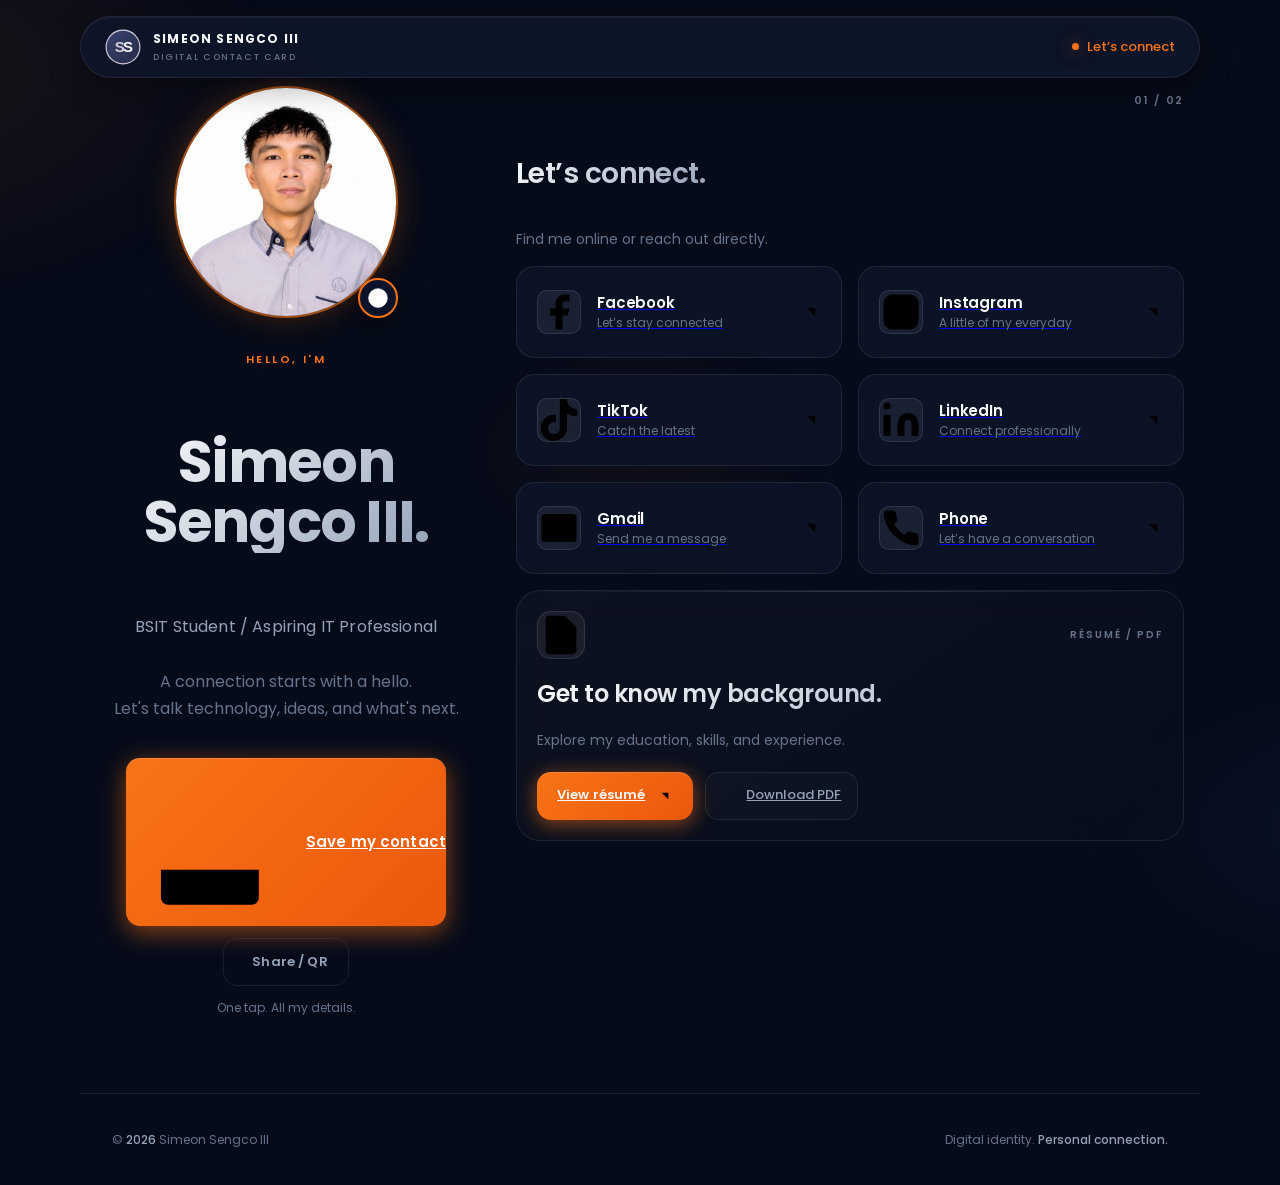
==== commit 3cdb4b65: "Fix portrait centering, badge sizing, icon contrast, spacing, and counter label" ====
--- a/index.html
+++ b/index.html
@@ -58,7 +58,7 @@
               <p class="eyebrow">KEEP IN TOUCH</p>
               <h2 id="connect-heading">Let’s connect.</h2>
             </div>
-            <span class="section-number" aria-hidden="true">01 /</span>
+            <span class="section-number" aria-hidden="true">01 / 02</span>
           </div>
           <p class="section-description">Find me online or reach out directly.</p>
           <ul class="contact-links">
--- a/style.css
+++ b/style.css
@@ -203,8 +203,8 @@
   flex: 1;
   display: grid;
   place-items: center;
-  padding-top: calc(var(--header-h) + var(--space-8));
-  padding-bottom: var(--space-12);
+  padding-top: calc(var(--header-h) + var(--space-4));
+  padding-bottom: var(--space-6);
   position: relative;
   z-index: 2;
 }
@@ -236,9 +236,13 @@
   position: relative;
   width: clamp(180px, 35vw, 220px);
   aspect-ratio: 1;
-  margin: 0 auto var(--space-8);
+  margin: 0 auto var(--space-6);
   border-radius: 50%;
-  overflow: hidden;
+  box-shadow:
+    0 0 0 2px rgba(249, 115, 22, 0.6),
+    0 0 30px rgba(249, 115, 22, 0.3),
+    0 12px 40px rgba(0, 0, 0, 0.35),
+    inset 0 0 0 1px rgba(255, 255, 255, 0.05);
   opacity: 0;
   transform: scale(0.88);
   transition: transform var(--duration-entrance) var(--ease-spring), opacity var(--duration-entrance) var(--ease-out);
@@ -248,43 +252,13 @@
   opacity: 1;
   transform: scale(1);
 }
-
-.portrait-frame::before {
-  content: '';
-  position: absolute;
-  inset: -4px;
-  border-radius: 50%;
-  background: var(--avatar-gradient);
-  animation: avatarRingRotate 4s linear infinite;
-  opacity: 0.9;
-  filter: blur(1px);
-}
-
-.portrait-frame::after {
-  content: '';
-  position: absolute;
-  inset: -2px;
-  border-radius: 50%;
-  background: radial-gradient(circle at center, rgba(249, 115, 22, 0.3) 0%, transparent 70%);
-  animation: avatarPulse 3s ease-in-out infinite;
-  opacity: 0;
-}
-
-@keyframes avatarRingRotate { to { transform: rotate(360deg); } }
-@keyframes avatarPulse {
-  0%, 100% { opacity: 0.3; transform: scale(1); }
-  50% { opacity: 0.6; transform: scale(1.08); }
-}
-
-.portrait-frame:hover::after { opacity: 0.5; }
 
 .portrait {
   width: 100%; height: 100%;
   border-radius: 50%;
   object-fit: cover;
-  object-position: 50% 12%;
+   object-position: 50% 50%;
   background: var(--bg-mid);
-  box-shadow: inset 0 0 0 1px rgba(255, 255, 255, 0.06), 0 0 0 4px var(--bg-deep);
   transition: transform 600ms var(--ease-out);
 }
 
@@ -292,22 +266,28 @@
 
 .portrait-badge {
   position: absolute;
-  right: -6px;
-  bottom: 2px;
-  width: 56px; height: 56px;
-  padding: 6px;
-  background: var(--bg-card);
-  border: 1px solid var(--border-glass);
+  right: -2px;
+  bottom: -2px;
+  width: 40px; height: 40px;
+  padding: 0;
+  background: var(--bg-mid);
+  border: 2px solid var(--accent-orange);
   border-radius: 50%;
-  backdrop-filter: blur(16px);
-  -webkit-backdrop-filter: blur(16px);
-  box-shadow: 0 12px 40px rgba(0, 0, 0, 0.4), inset 0 1px 0 rgba(255, 255, 255, 0.05);
+  display: flex;
+  align-items: center;
+  justify-content: center;
+  box-shadow: 0 8px 24px rgba(0, 0, 0, 0.3);
   animation: floatBadge 4.5s ease-in-out infinite;
+}
+
+.portrait-badge img {
+  width: 20px; height: 20px;
+  filter: brightness(0) invert(1);
 }
 
 @keyframes floatBadge {
   0%, 100% { transform: translateY(0) rotate(0deg); }
-  50% { transform: translateY(-8px) rotate(2deg); }
+  50% { transform: translateY(-6px) rotate(2deg); }
 }
 
 .eyebrow {
@@ -327,7 +307,7 @@
 .eyebrow.entrance-complete { opacity: 1; transform: translateY(0); }
 
 h1 {
-  font-size: clamp(2.8rem, 5.5vw, 4.2rem);
+  font-size: clamp(2.5rem, 5vw, 3.6rem);
   line-height: 1.05;
   font-weight: 700;
   letter-spacing: -0.03em;
@@ -348,7 +328,7 @@
 h1 span { color: inherit; }
 
 .role {
-  margin-top: var(--space-5);
+  margin-top: var(--space-3);
   color: var(--text-secondary);
   font-size: clamp(14px, 2.2vw, 16px);
   line-height: 1.7;
@@ -366,7 +346,7 @@
 .role strong { color: var(--accent-orange); font-weight: 600; }
 
 .intro {
-  margin-top: var(--space-4);
+  margin-top: var(--space-3);
   color: var(--text-muted);
   font-size: clamp(14px, 2vw, 16px);
   line-height: 1.7;
@@ -401,7 +381,7 @@
 .button-primary {
   width: 100%;
   max-width: 320px;
-  margin-top: var(--space-8);
+  margin-top: var(--space-5);
   background: var(--accent-gradient);
   color: var(--text-primary);
   box-shadow: 0 6px 24px var(--accent-orange-glow), 0 2px 8px rgba(0, 0, 0, 0.2), inset 0 1px 0 rgba(255, 255, 255, 0.15);
@@ -529,7 +509,7 @@
   align-items: flex-start;
   justify-content: space-between;
   gap: var(--space-6);
-  margin-bottom: var(--space-3);
+  margin-bottom: var(--space-1);
   opacity: 0;
   transform: translateY(16px);
   transition: opacity var(--duration-entrance) var(--ease-out), transform var(--duration-entrance) var(--ease-spring);
@@ -577,7 +557,7 @@
   display: grid;
   grid-template-columns: repeat(2, minmax(0, 1fr));
   gap: var(--space-4);
-  margin-top: var(--space-6);
+  margin-top: var(--space-4);
   padding: 0;
   list-style: none;
 }
@@ -649,9 +629,9 @@
   flex-shrink: 0;
   width: 44px;
   height: 44px;
-  color: var(--text-secondary);
-  background: rgba(255, 255, 255, 0.04);
-  border: 1px solid var(--border-glass);
+  color: var(--text-primary);
+  background: rgba(255, 255, 255, 0.06);
+  border: 1px solid rgba(255, 255, 255, 0.1);
   border-radius: var(--radius-sm);
   transition: transform 300ms var(--ease-spring), border-color 300ms var(--ease-out), background 300ms var(--ease-out), color 300ms var(--ease-out), box-shadow 300ms var(--ease-out);
 }
@@ -694,8 +674,8 @@
   width: 20px;
   height: 20px;
   margin-left: auto;
-  color: var(--text-muted);
-  opacity: 0.7;
+  color: var(--text-secondary);
+  opacity: 1;
   transform: translate(0, 0);
   transition: transform 300ms var(--ease-spring), color 300ms var(--ease-out), opacity 300ms var(--ease-out);
   flex-shrink: 0;
@@ -716,8 +696,8 @@
 
 .resume-card {
   position: relative;
-  margin-top: var(--space-6);
-  padding: var(--space-6);
+  margin-top: var(--space-4);
+  padding: var(--space-5);
   border: 1px solid var(--border-glass);
   border-radius: var(--radius-xl);
   background: linear-gradient(145deg, rgba(255, 255, 255, 0.03) 0%, rgba(255, 255, 255, 0.01) 100%);
@@ -752,10 +732,10 @@
   place-items: center;
   width: 48px;
   height: 48px;
-  border: 1px solid var(--border-glass);
+  border: 1px solid rgba(255, 255, 255, 0.1);
   border-radius: var(--radius-md);
-  color: var(--accent-orange);
-  background: rgba(249, 115, 22, 0.08);
+  color: var(--text-primary);
+  background: rgba(255, 255, 255, 0.06);
   transition: transform 300ms var(--ease-spring), box-shadow 300ms var(--ease-out);
 }
 
@@ -789,7 +769,7 @@
   align-items: center;
   flex-wrap: wrap;
   gap: var(--space-3);
-  margin-top: var(--space-6);
+  margin-top: var(--space-5);
 }
 
 .button-resume {
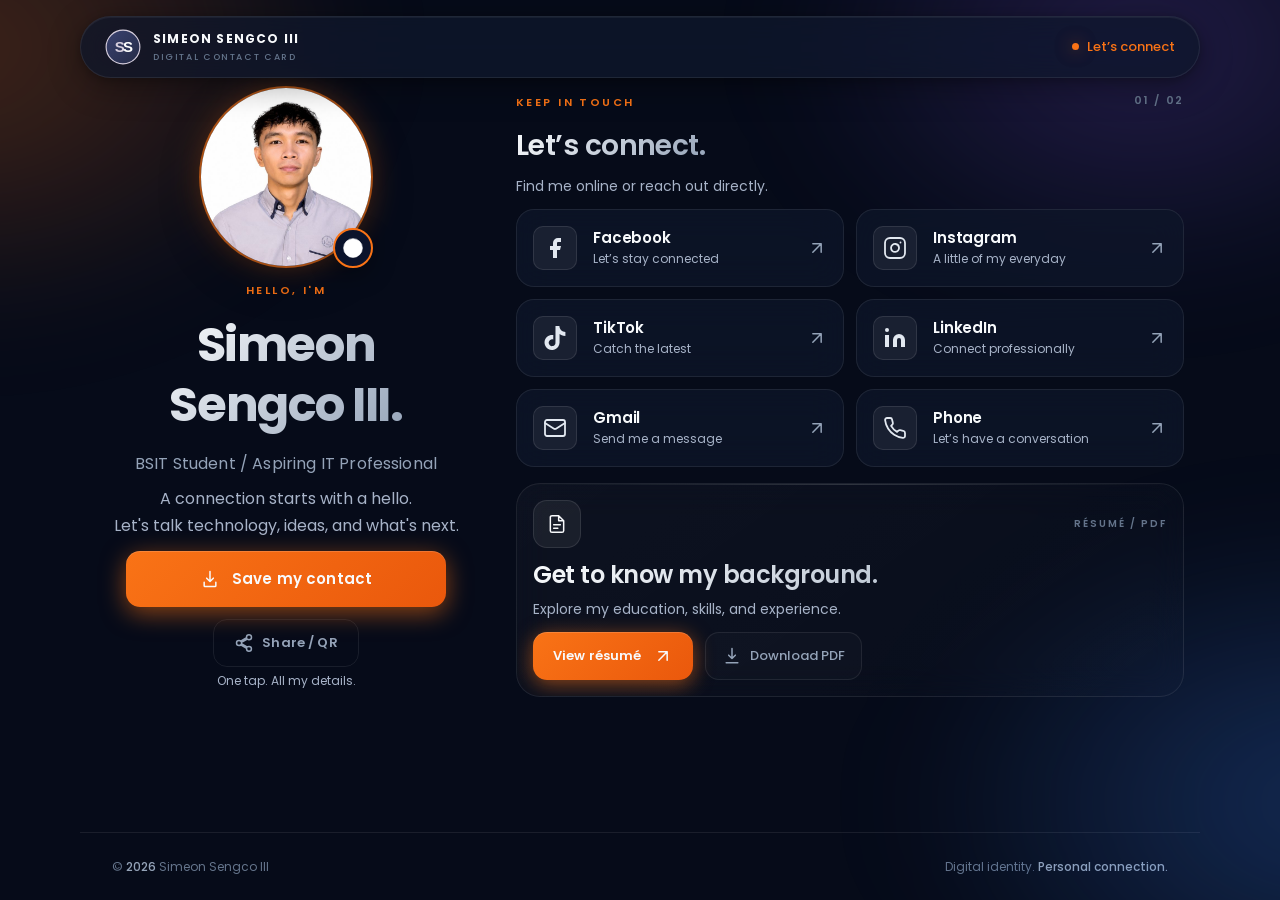
==== commit 2fcd63b6: "Second round fixes: alignment, icon contrast, bottom spacing, counter label" ====
--- a/index.html
+++ b/index.html
@@ -64,7 +64,7 @@
           <ul class="contact-links">
             <li>
               <a class="contact-link" href="https://www.facebook.com/share/1BsY6Di8kx/?mibextid=wwXIfr" data-social="Facebook" target="_blank" rel="noopener noreferrer">
-                <span class="link-icon"><svg viewBox="0 0 24 24" aria-hidden="true"><path d="M18 2h-3a5 5 0 0 0-5 5v3H7v4h3v8h4v-8h3l1-4h-4V7a1 1 0 0 1 1-1h3z"/></svg></span>
+                <span class="link-icon"><svg class="icon-facebook" viewBox="0 0 24 24" aria-hidden="true"><path d="M18 2h-3a5 5 0 0 0-5 5v3H7v4h3v8h4v-8h3l1-4h-4V7a1 1 0 0 1 1-1h3z"/></svg></span>
                 <span class="link-text">
                   <strong>Facebook</strong>
                   <span>Let’s stay connected</span>
@@ -94,7 +94,7 @@
             </li>
             <li>
               <a class="contact-link" href="https://www.linkedin.com/in/simeon-sengco-084750423?utm_source=share_via&amp;utm_content=profile&amp;utm_medium=member_ios" data-social="LinkedIn" target="_blank" rel="noopener noreferrer">
-                <span class="link-icon"><svg viewBox="0 0 24 24" aria-hidden="true"><path d="M16 8a6 6 0 0 1 6 6v7h-4v-7a2 2 0 0 0-4 0v7h-4v-7a6 6 0 0 1 6-6zM2 9h4v12H2z"/><circle cx="4" cy="4" r="2"/></svg></span>
+                <span class="link-icon"><svg class="icon-linkedin" viewBox="0 0 24 24" aria-hidden="true"><path d="M16 8a6 6 0 0 1 6 6v7h-4v-7a2 2 0 0 0-4 0v7h-4v-7a6 6 0 0 1 6-6zM2 9h4v12H2z"/><circle cx="4" cy="4" r="2"/></svg></span>
                 <span class="link-text">
                   <strong>LinkedIn</strong>
                   <span>Connect professionally</span>
@@ -147,6 +147,17 @@
       </div>
     </main>
 
+    <dialog class="qr-dialog" id="qr-dialog" aria-labelledby="qr-heading">
+      <div class="qr-dialog-content">
+        <button class="qr-close" id="qr-close" type="button" aria-label="Close QR code">×</button>
+        <p class="eyebrow">SHARE MY CARD</p>
+        <h2 id="qr-heading">Scan to connect</h2>
+        <p class="qr-description">Open my digital contact card on another device.</p>
+        <img class="qr-code" src="design/nfc-card/qr-code.svg" alt="QR code linking to Simeon Sengco III’s digital contact card">
+        <button class="button button-primary qr-copy" id="copy-link" type="button">Copy card link</button>
+      </div>
+    </dialog>
+
     <footer class="site-footer page-width">
       <p>© <span id="year">2026</span> Simeon Sengco III</p>
       <p>Digital identity. <span>Personal connection.</span></p>
--- a/style.css
+++ b/style.css
@@ -15,9 +15,9 @@
   --accent-orange-glow: rgba(249, 115, 22, 0.55);
   --accent-gradient: linear-gradient(135deg, #F97316 0%, #EA580C 100%);
   --avatar-gradient: conic-gradient(from 0deg, #F97316, #FB923C, #FED7AA, #F97316);
-  --radial-orb-1: radial-gradient(ellipse 600px 400px at 10% 20%, rgba(249, 115, 22, 0.08) 0%, transparent 60%);
-  --radial-orb-2: radial-gradient(ellipse 500px 300px at 90% 80%, rgba(59, 130, 246, 0.06) 0%, transparent 55%);
-  --radial-orb-3: radial-gradient(ellipse 400px 250px at 50% 50%, rgba(249, 115, 22, 0.04) 0%, transparent 50%);
+  --radial-orb-1: radial-gradient(ellipse 620px 430px at 12% 18%, rgba(249, 115, 22, 0.26) 0%, transparent 66%);
+  --radial-orb-2: radial-gradient(ellipse 660px 440px at 88% 78%, rgba(59, 130, 246, 0.28) 0%, transparent 64%);
+  --radial-orb-3: radial-gradient(ellipse 560px 380px at 78% 18%, rgba(139, 92, 246, 0.22) 0%, transparent 65%);
   --ease-spring: cubic-bezier(0.34, 1.56, 0.64, 1);
   --ease-out: cubic-bezier(0.16, 1, 0.3, 1);
   --ease-in-out: cubic-bezier(0.4, 0, 0.2, 1);
@@ -45,6 +45,7 @@
 }
 
 *, *::before, *::after { box-sizing: border-box; }
+p { margin: 0; }
 
 @media (prefers-reduced-motion: reduce) {
   *, *::before, *::after {
@@ -83,6 +84,7 @@
   position: fixed;
   inset: -20%;
   background: var(--radial-orb-1), var(--radial-orb-2), var(--radial-orb-3);
+  filter: blur(56px);
   pointer-events: none;
   z-index: 0;
   animation: ambientDrift 20s ease-in-out infinite alternate;
@@ -202,7 +204,7 @@
 main {
   flex: 1;
   display: grid;
-  place-items: center;
+  place-items: start center;
   padding-top: calc(var(--header-h) + var(--space-4));
   padding-bottom: var(--space-6);
   position: relative;
@@ -308,7 +310,7 @@
 
 h1 {
   font-size: clamp(2.5rem, 5vw, 3.6rem);
-  line-height: 1.05;
+  line-height: 1.25;
   font-weight: 700;
   letter-spacing: -0.03em;
   max-width: 680px;
@@ -317,6 +319,9 @@
   background-clip: text;
   color: transparent;
   text-wrap: balance;
+  margin: 0;
+  padding-bottom: 0.14em;
+  overflow: visible;
   opacity: 0;
   transform: translateY(20px);
   transition: opacity var(--duration-entrance) var(--ease-out), transform var(--duration-entrance) var(--ease-spring);
@@ -463,6 +468,7 @@
 }
 
 .contact-hint {
+  margin-top: var(--space-2);
   color: var(--text-muted);
   font-size: 12px;
   font-weight: 400;
@@ -540,6 +546,7 @@
 }
 
 .section-description {
+  margin-top: var(--space-3);
   color: var(--text-muted);
   font-size: 14px;
   line-height: 1.6;
@@ -848,7 +855,7 @@
   }
   .profile { text-align: center; }
   .portrait-frame { width: clamp(160px, 30vw, 200px); margin-inline: auto; margin-bottom: var(--space-6); }
-  .portrait-badge { right: -8px; bottom: -2px; width: 52px; height: 52px; }
+  .portrait-badge { right: -2px; bottom: -2px; width: 40px; height: 40px; }
   h1 { max-width: none; }
   .role, .intro { max-width: none; }
   .button-primary { max-width: 100%; }
@@ -881,4 +888,120 @@
   .button-primary { padding: var(--space-3) var(--space-5); font-size: 14px; }
   .button-share { padding: var(--space-2) var(--space-4); font-size: 12px; }
   .resume-card { padding: var(--space-4); }
-}+}
+
+/* Keep controls readable and predictable across browsers. */
+a { color: inherit; text-decoration: none; }
+button { color: inherit; }
+button:focus-visible, a:focus-visible {
+  outline: 2px solid var(--accent-orange);
+  outline-offset: 3px;
+}
+.button svg, .download-link svg, .document-icon svg, .link-arrow {
+  width: 20px;
+  height: 20px;
+  fill: none;
+  stroke: currentColor;
+  stroke-width: 1.8;
+  stroke-linecap: round;
+  stroke-linejoin: round;
+  flex-shrink: 0;
+}
+.link-icon svg {
+  width: 24px;
+  height: 24px;
+  fill: none;
+  stroke: currentColor;
+  stroke-width: 1.8;
+  stroke-linecap: round;
+  stroke-linejoin: round;
+}
+.link-icon .icon-facebook, .link-icon .icon-linkedin, .link-icon .fill {
+  fill: currentColor;
+  stroke: none;
+}
+.link-icon { color: #E2E8F0; }
+.link-text > span, .section-description, .resume-card > p, .intro, .contact-hint {
+  color: #A7B3C8;
+}
+.contact-link { color: var(--text-primary); }
+.contact-link:hover { color: var(--text-primary); }
+.button-primary, .button-resume, .button-share, .download-link { text-decoration: none; }
+.cursor-spotlight { display: none; }
+.portrait-badge { animation: none; }
+.button-primary::before { animation: none; }
+.site-header, .portrait-frame, .eyebrow, h1, .role, .intro,
+.button-primary, .button-share, .contact-hint, .section-heading,
+.section-description, .contact-link, .resume-card {
+  opacity: 1 !important;
+  transform: none !important;
+  transition-delay: 0ms !important;
+}
+.site-header { transform: translateX(-50%) !important; }
+h2 { margin: 0; }
+.eyebrow { margin-top: 0; }
+
+.qr-dialog {
+  width: min(92vw, 390px);
+  padding: 0;
+  color: var(--text-primary);
+  border: 1px solid rgba(255, 255, 255, 0.12);
+  border-radius: var(--radius-xl);
+  background: #10182b;
+  box-shadow: 0 24px 80px rgba(0, 0, 0, 0.55);
+}
+.qr-dialog::backdrop { background: rgba(3, 7, 18, 0.78); backdrop-filter: blur(6px); }
+.qr-dialog-content { position: relative; padding: 32px; text-align: center; }
+.qr-dialog .eyebrow { margin: 0 0 8px; font-size: 10px; }
+.qr-dialog h2 { margin: 0; font-size: 25px; }
+.qr-description { margin: 8px 0 20px; color: #A7B3C8; font-size: 14px; }
+.qr-code {
+  display: block;
+  width: min(100%, 250px);
+  aspect-ratio: 1;
+  margin: 0 auto 20px;
+  padding: 12px;
+  border-radius: 16px;
+  background: #fff;
+}
+.qr-copy { max-width: none; margin: 0; }
+.qr-close {
+  position: absolute;
+  top: 12px;
+  right: 14px;
+  width: 40px;
+  height: 40px;
+  border: 0;
+  border-radius: 50%;
+  background: rgba(255, 255, 255, 0.08);
+  font-size: 28px;
+  line-height: 1;
+  cursor: pointer;
+}
+.qr-close:hover { background: rgba(255, 255, 255, 0.14); }
+
+@media (max-width: 600px) {
+  .card-layout { padding-inline: var(--space-5); }
+  .site-header { border-radius: var(--radius-lg); }
+  .section-number { display: none; }
+  .button-primary { box-shadow: 0 5px 18px rgba(249, 115, 22, 0.28); }
+  .qr-dialog-content { padding: 28px 22px 22px; }
+}
+
+@media (min-width: 1025px) and (max-height: 900px) {
+  .portrait-frame { width: 170px; margin-bottom: var(--space-4); }
+  h1 { font-size: clamp(2.2rem, 4.2vw, 3rem); }
+  .role, .intro { margin-top: var(--space-2); }
+  .button-primary { margin-top: var(--space-3); }
+  .contact-hint { margin-top: var(--space-1); }
+  .contact-links { gap: var(--space-3); margin-top: var(--space-3); }
+  .contact-link { min-height: 78px; padding: var(--space-3) var(--space-4); }
+  .resume-card { margin-top: var(--space-3); padding: var(--space-4); }
+  .resume-topline { margin-bottom: var(--space-3); }
+  .resume-card > p { margin-top: var(--space-2); }
+  .resume-actions { margin-top: var(--space-3); }
+}
+
+@media (prefers-reduced-motion: reduce) {
+  *, *::before, *::after { animation: none !important; scroll-behavior: auto !important; }
+}
